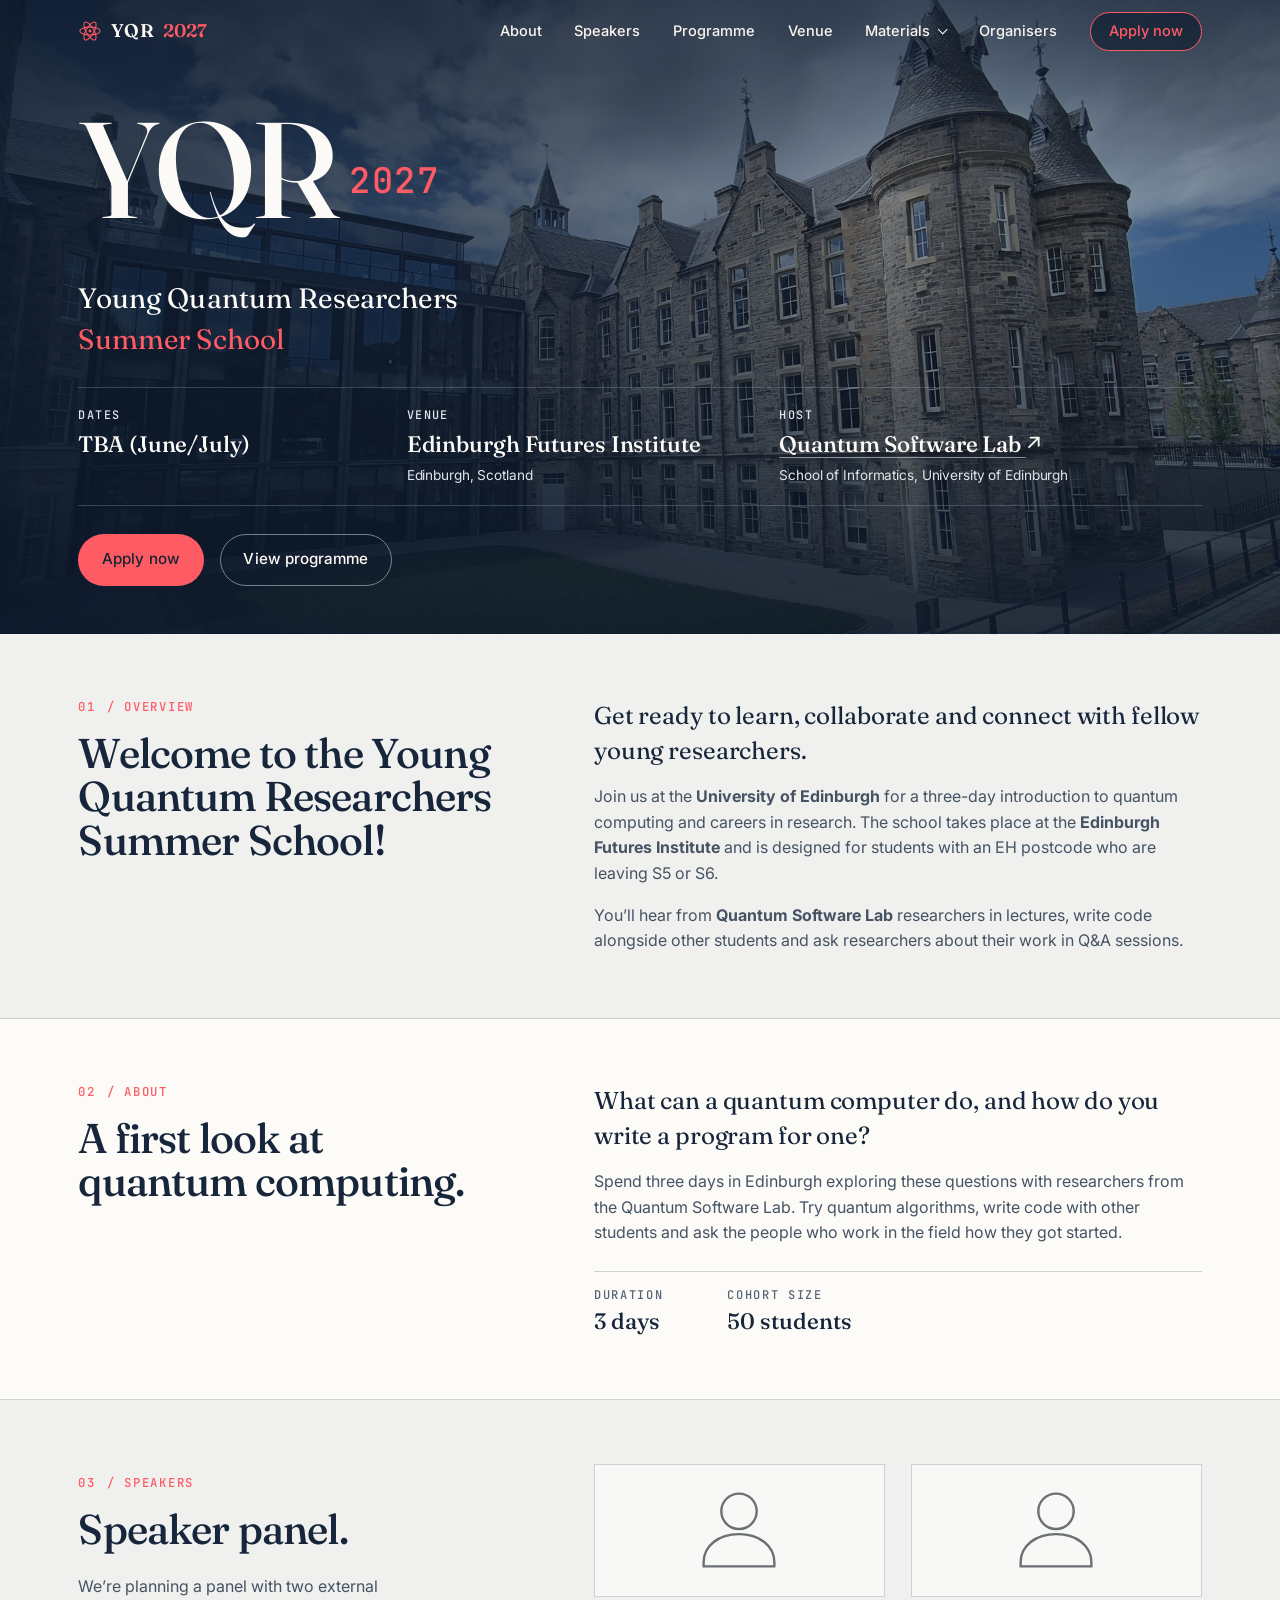
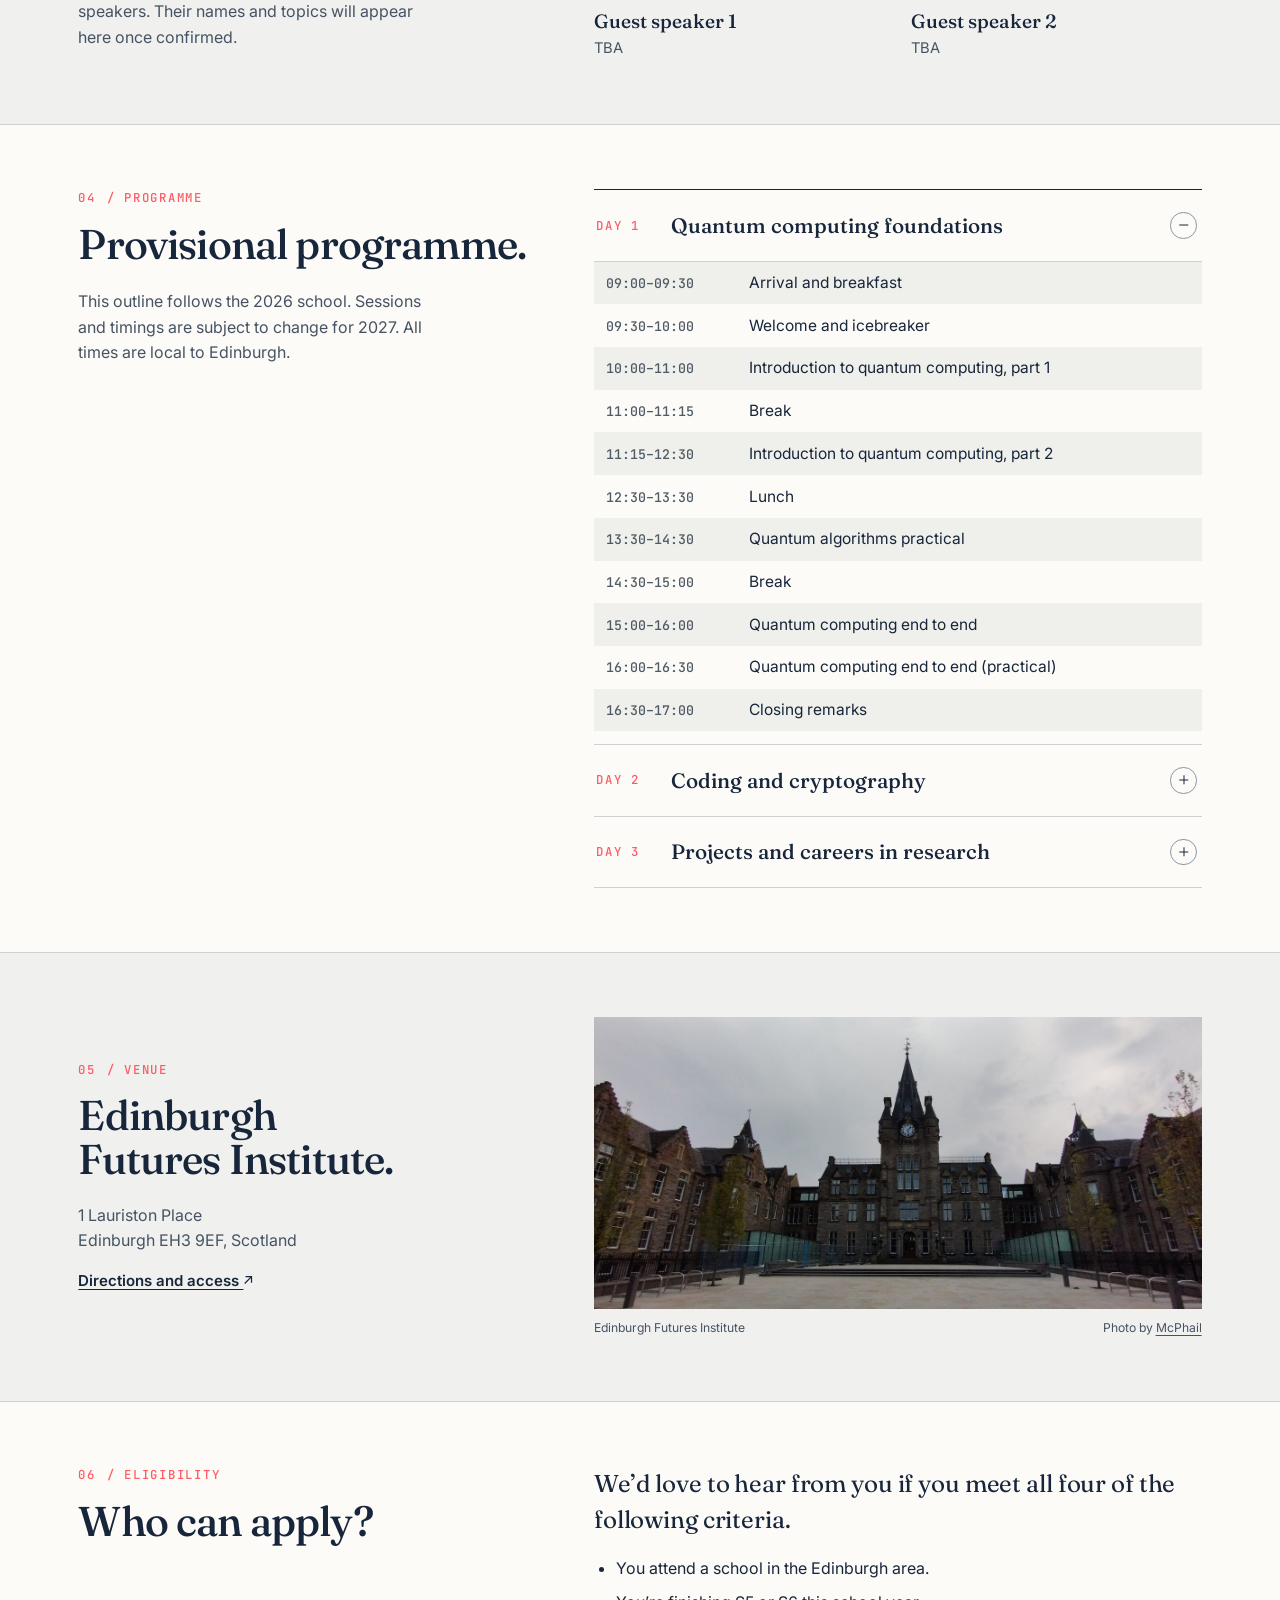
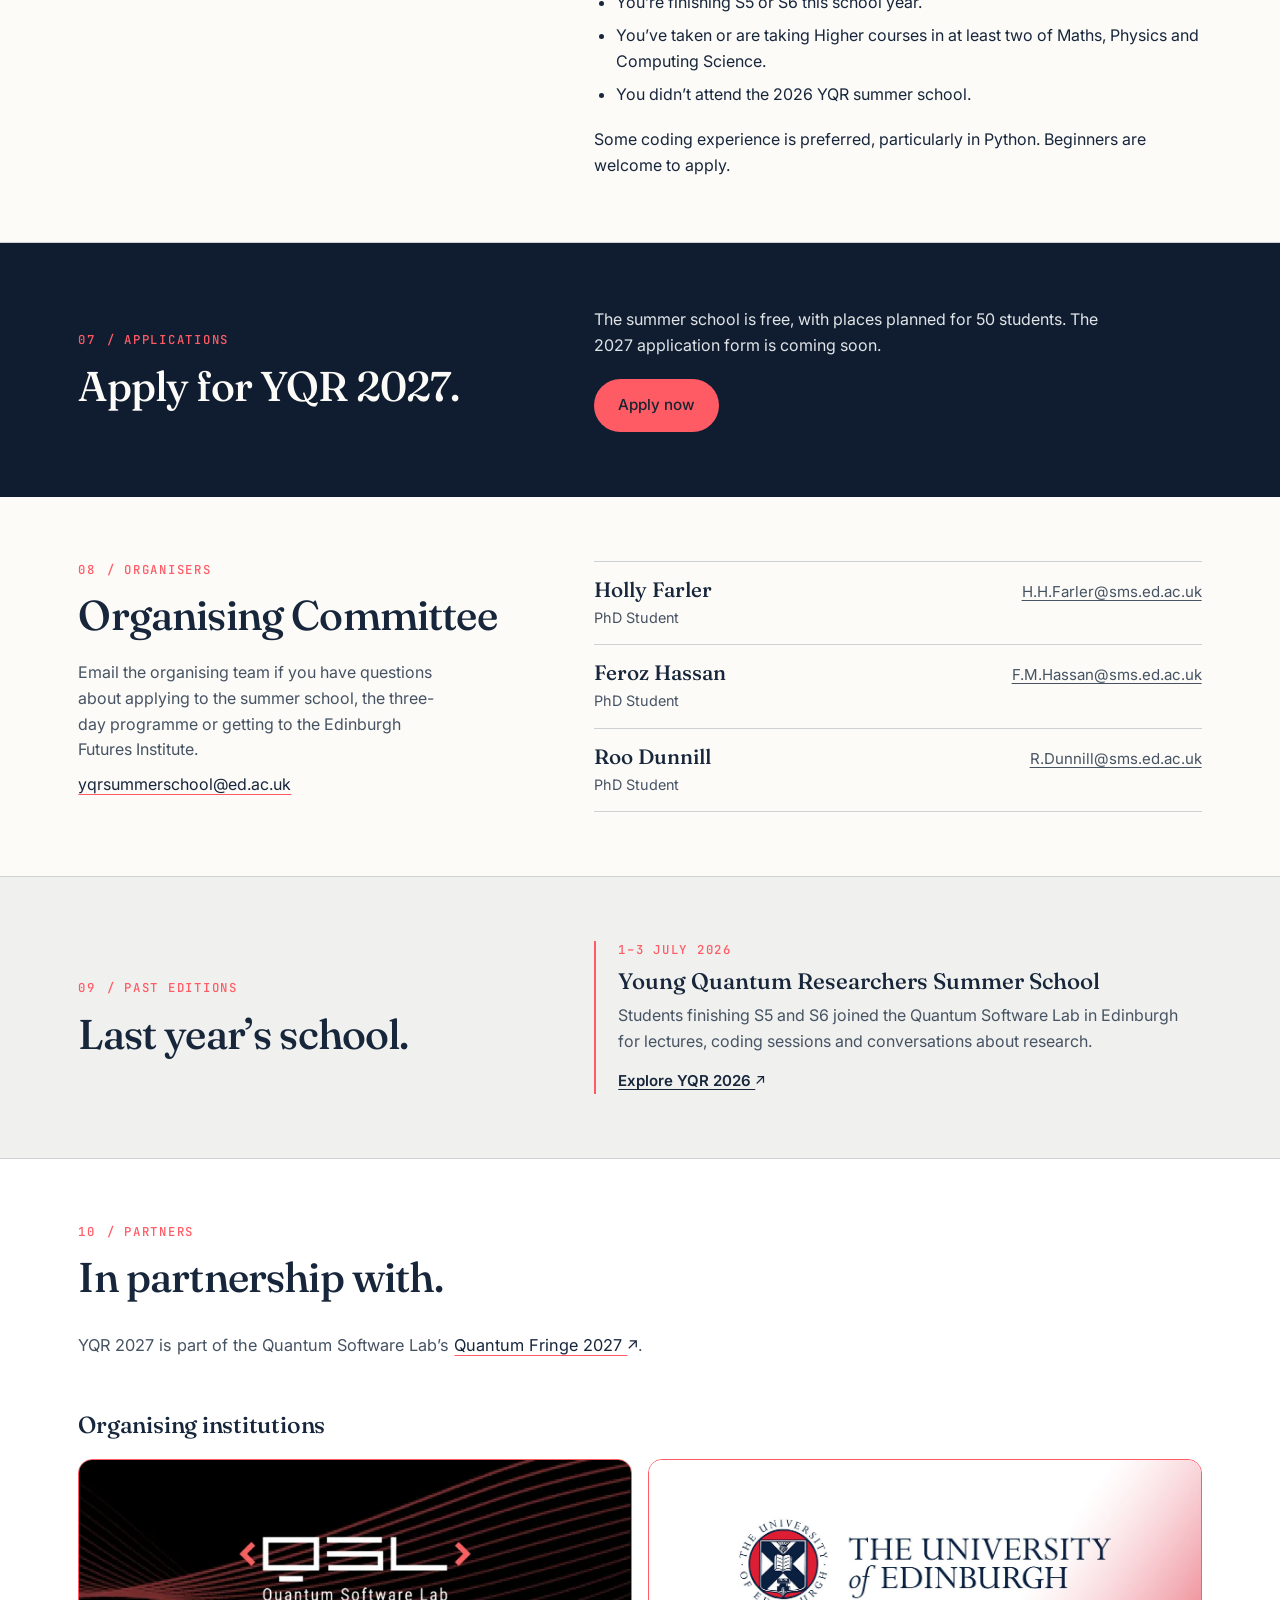
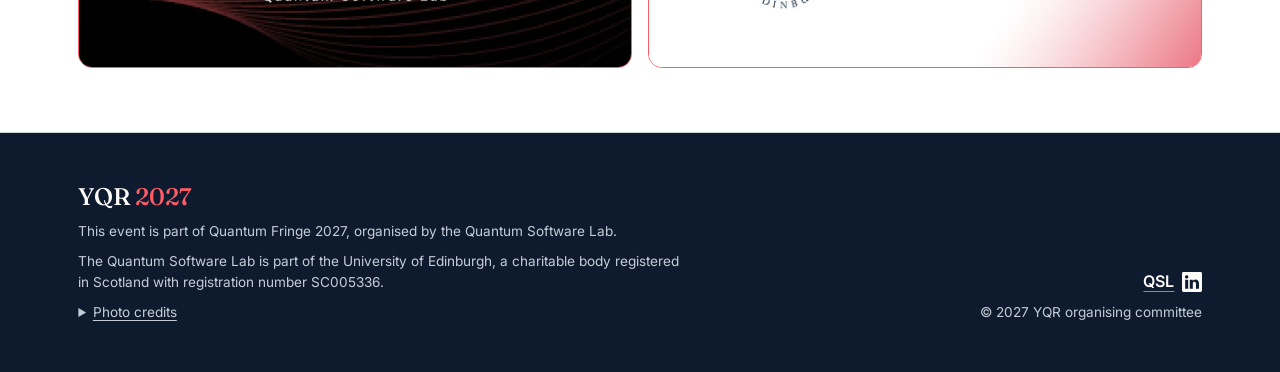
==== index.html @ b4673a66 "Publish YQR 2027 summer school website" ====
<!doctype html>
<html lang="en-GB">
<head>
  <meta charset="utf-8">
  <meta name="viewport" content="width=device-width, initial-scale=1">
  <meta name="theme-color" content="#101d31">
  <meta name="description" content="Explore quantum computing at the 2027 Young Quantum Researchers Summer School in Edinburgh. See the provisional three-day programme and find out who can apply.">
  <title>YQR 2027 · Young Quantum Researchers Summer School</title>
  <link rel="icon" href="assets/mark.svg" type="image/svg+xml">
  <link rel="preload" href="assets/fonts/fraunces-variable.woff2" as="font" type="font/woff2" crossorigin>
  <link rel="preload" href="assets/efi-courtyard.webp" as="image" type="image/webp" fetchpriority="high">
  <link rel="stylesheet" href="styles.css">
  <script src="navigation.js" defer></script>
</head>
<body id="top" class="home">
<a href="#main" class="skip">Skip to content</a>
<header class="site-header">
  <div class="wrap nav-inner">
    <a class="brand" href="#top" aria-label="YQR 2027 home"><img src="assets/mark.svg" alt="" width="29" height="29"><span>YQR</span><span class="brand-year">2027</span></a>
    <button class="menu-toggle" aria-expanded="false" aria-controls="menu" hidden>Menu<span class="bars" aria-hidden="true"></span></button>
    <nav class="site-nav" id="menu" aria-label="Main navigation">
      <a href="#about">About</a><a href="#speakers">Speakers</a><a href="#programme">Programme</a><a href="#venue">Venue</a>
      <details class="materials">
        <summary>Materials</summary>
        <div class="materials-panel">
          <ul>
            <li>Lectures</li>
            <li>Tutorials</li>
            <li>Workshop notes</li>
            <li>Worksheets</li>
          </ul>
          <p>Files will be added here when available.</p>
        </div>
      </details>
      <a href="#organisers">Organisers</a><a class="nav-apply" href="apply.html">Apply now</a>
    </nav>
  </div>
</header>
<main id="main">
  <section class="hero photo-backdrop" aria-labelledby="hero-title">
    <div class="wrap">
      <h1 id="hero-title"><span class="wordmark">YQR</span> <span class="hero-year">2027</span></h1>
      <p class="hero-subtitle">Young Quantum Researchers <span>Summer School</span></p>
      <dl class="hero-facts">
        <div><dt>Dates</dt><dd>TBA (June/July)</dd></div>
        <div><dt>Venue</dt><dd>Edinburgh Futures Institute<small>Edinburgh, Scotland</small></dd></div>
        <div><dt>Host</dt><dd><a href="https://www.quantumsoftwarelab.com/">Quantum Software Lab <svg class="out" aria-hidden="true" viewBox="0 0 12 12"><path d="M2 10 10 2M3 2h7v7"/></svg></a><small>School of Informatics, University of Edinburgh</small></dd></div>
      </dl>
      <div class="hero-actions"><a class="button button-coral" href="apply.html">Apply now</a><a class="button button-outline" href="#programme">View programme</a></div>
    </div>
  </section>
  <section class="section toned" id="overview" aria-labelledby="overview-title">
    <div class="wrap section-grid align-top">
      <div class="section-heading">
        <p class="eyebrow"><span>01</span> / Overview</p>
        <h2 id="overview-title">Welcome to the Young Quantum Researchers Summer School!</h2>
      </div>
      <div class="about-copy">
        <p class="lead">Get ready to learn, collaborate and connect with fellow young researchers.</p>
        <p>Join us at the <strong>University of Edinburgh</strong> for a three-day introduction to quantum computing and careers in research. The school takes place at the <strong>Edinburgh Futures Institute</strong> and is designed for students with an EH postcode who are leaving S5 or S6.</p>
        <p>You’ll hear from <strong>Quantum Software Lab</strong> researchers in lectures, write code alongside other students and ask researchers about their work in Q&amp;A sessions.</p>
      </div>
    </div>
  </section>
  <section class="section about" id="about" aria-labelledby="about-title">
    <div class="wrap section-grid">
      <div class="section-heading">
        <p class="eyebrow"><span>02</span> / About</p>
        <h2 id="about-title">A first look at quantum computing.</h2>
      </div>
      <div class="about-copy">
        <p class="lead">What can a quantum computer do, and how do you write a program for one?</p>
        <p>Spend three days in Edinburgh exploring these questions with researchers from the Quantum Software Lab. Try quantum algorithms, write code with other students and ask the people who work in the field how they got started.</p>
        <dl class="school-facts"><div><dt>Duration</dt><dd>3 days</dd></div><div><dt>Cohort size</dt><dd>50 students</dd></div></dl>
      </div>
    </div>
  </section>
  <section class="section toned" id="speakers" aria-labelledby="speakers-title">
    <div class="wrap section-grid">
      <div class="section-heading">
        <p class="eyebrow"><span>03</span> / Speakers</p>
        <h2 id="speakers-title">Speaker panel.</h2>
        <p>We’re planning a panel with two external speakers. Their names and topics will appear here once confirmed.</p>
      </div>
      <div class="guest-list">
        <article class="guest">
          <div class="guest-art"><img src="assets/speaker-outline.svg" alt="" width="100" height="100" loading="lazy"></div>
          <h3>Guest speaker 1</h3><p>TBA</p>
        </article>
        <article class="guest">
          <div class="guest-art"><img src="assets/speaker-outline.svg" alt="" width="100" height="100" loading="lazy"></div>
          <h3>Guest speaker 2</h3><p>TBA</p>
        </article>
      </div>
    </div>
  </section>
  <section class="section programme" id="programme" aria-labelledby="programme-title">
    <div class="wrap section-grid align-top">
      <div class="section-heading sticky-heading"><p class="eyebrow"><span>04</span> / Programme</p>
        <h2 id="programme-title">Provisional programme.</h2>
        <p>This outline follows the 2026 school. Sessions and timings are subject to change for 2027. All times are local to Edinburgh.</p>
      </div>
      <!-- Programme transcribed from the three supplied 2026 agendas. -->
      <div class="programme-days">
  <details class="programme-day" name="programme" open>
    <summary class="day-summary">
      <span class="day-number">Day 1</span>
      <span class="day-title">Quantum computing foundations</span>
      <span class="day-toggle" aria-hidden="true"></span>
    </summary>
    <dl class="session-list" aria-label="Day 1 sessions">
      <div class="session-row">
        <dt class="session-time"><time datetime="09:00">09:00</time>–<time datetime="09:30">09:30</time></dt>
        <dd class="session-title">Arrival and breakfast</dd>
      </div>
      <div class="session-row">
        <dt class="session-time"><time datetime="09:30">09:30</time>–<time datetime="10:00">10:00</time></dt>
        <dd class="session-title">Welcome and icebreaker</dd>
      </div>
      <div class="session-row">
        <dt class="session-time"><time datetime="10:00">10:00</time>–<time datetime="11:00">11:00</time></dt>
        <dd class="session-title">Introduction to quantum computing, part 1</dd>
      </div>
      <div class="session-row">
        <dt class="session-time"><time datetime="11:00">11:00</time>–<time datetime="11:15">11:15</time></dt>
        <dd class="session-title">Break</dd>
      </div>
      <div class="session-row">
        <dt class="session-time"><time datetime="11:15">11:15</time>–<time datetime="12:30">12:30</time></dt>
        <dd class="session-title">Introduction to quantum computing, part 2</dd>
      </div>
      <div class="session-row">
        <dt class="session-time"><time datetime="12:30">12:30</time>–<time datetime="13:30">13:30</time></dt>
        <dd class="session-title">Lunch</dd>
      </div>
      <div class="session-row">
        <dt class="session-time"><time datetime="13:30">13:30</time>–<time datetime="14:30">14:30</time></dt>
        <dd class="session-title">Quantum algorithms practical</dd>
      </div>
      <div class="session-row">
        <dt class="session-time"><time datetime="14:30">14:30</time>–<time datetime="15:00">15:00</time></dt>
        <dd class="session-title">Break</dd>
      </div>
      <div class="session-row">
        <dt class="session-time"><time datetime="15:00">15:00</time>–<time datetime="16:00">16:00</time></dt>
        <dd class="session-title">Quantum computing end to end</dd>
      </div>
      <div class="session-row">
        <dt class="session-time"><time datetime="16:00">16:00</time>–<time datetime="16:30">16:30</time></dt>
        <dd class="session-title">Quantum computing end to end (practical)</dd>
      </div>
      <div class="session-row">
        <dt class="session-time"><time datetime="16:30">16:30</time>–<time datetime="17:00">17:00</time></dt>
        <dd class="session-title">Closing remarks</dd>
      </div>
    </dl>
  </details>
  <details class="programme-day" name="programme">
    <summary class="day-summary">
      <span class="day-number">Day 2</span>
      <span class="day-title">Coding and cryptography</span>
      <span class="day-toggle" aria-hidden="true"></span>
    </summary>
    <dl class="session-list" aria-label="Day 2 sessions">
      <div class="session-row">
        <dt class="session-time"><time datetime="09:00">09:00</time>–<time datetime="09:30">09:30</time></dt>
        <dd class="session-title">Arrival and breakfast</dd>
      </div>
      <div class="session-row">
        <dt class="session-time"><time datetime="09:30">09:30</time>–<time datetime="10:00">10:00</time></dt>
        <dd class="session-title">Coding for quantum computers (welcome and setup)</dd>
      </div>
      <div class="session-row">
        <dt class="session-time"><time datetime="10:00">10:00</time>–<time datetime="11:00">11:00</time></dt>
        <dd class="session-title">Coding for quantum computers (activity)</dd>
      </div>
      <div class="session-row">
        <dt class="session-time"><time datetime="11:00">11:00</time>–<time datetime="11:15">11:15</time></dt>
        <dd class="session-title">Break</dd>
      </div>
      <div class="session-row">
        <dt class="session-time"><time datetime="11:15">11:15</time>–<time datetime="12:30">12:30</time></dt>
        <dd class="session-title">Coding for quantum computers (talk)</dd>
      </div>
      <div class="session-row">
        <dt class="session-time"><time datetime="12:30">12:30</time>–<time datetime="13:30">13:30</time></dt>
        <dd class="session-title">Lunch</dd>
      </div>
      <div class="session-row">
        <dt class="session-time"><time datetime="13:30">13:30</time>–<time datetime="14:30">14:30</time></dt>
        <dd class="session-title">Quantum cryptography practical</dd>
      </div>
      <div class="session-row">
        <dt class="session-time"><time datetime="14:30">14:30</time>–<time datetime="15:00">15:00</time></dt>
        <dd class="session-title">Break</dd>
      </div>
      <div class="session-row">
        <dt class="session-time"><time datetime="15:00">15:00</time>–<time datetime="16:00">16:00</time></dt>
        <dd class="session-title">Quantum cryptography practical (continued)</dd>
      </div>
      <div class="session-row">
        <dt class="session-time"><time datetime="16:00">16:00</time>–<time datetime="16:30">16:30</time></dt>
        <dd class="session-title">Quiz</dd>
      </div>
      <div class="session-row">
        <dt class="session-time"><time datetime="16:30">16:30</time>–<time datetime="17:00">17:00</time></dt>
        <dd class="session-title">Closing remarks</dd>
      </div>
    </dl>
  </details>
  <details class="programme-day" name="programme">
    <summary class="day-summary">
      <span class="day-number">Day 3</span>
      <span class="day-title">Projects and careers in research</span>
      <span class="day-toggle" aria-hidden="true"></span>
    </summary>
    <dl class="session-list" aria-label="Day 3 sessions">
      <div class="session-row">
        <dt class="session-time"><time datetime="09:00">09:00</time>–<time datetime="09:30">09:30</time></dt>
        <dd class="session-title">Arrival and breakfast</dd>
      </div>
      <div class="session-row">
        <dt class="session-time"><time datetime="09:30">09:30</time>–<time datetime="10:30">10:30</time></dt>
        <dd class="session-title">Quantum simulation</dd>
      </div>
      <div class="session-row">
        <dt class="session-time"><time datetime="10:30">10:30</time>–<time datetime="11:00">11:00</time></dt>
        <dd class="session-title">Project work</dd>
      </div>
      <div class="session-row">
        <dt class="session-time"><time datetime="11:00">11:00</time>–<time datetime="11:15">11:15</time></dt>
        <dd class="session-title">Break</dd>
      </div>
      <div class="session-row">
        <dt class="session-time"><time datetime="11:15">11:15</time>–<time datetime="12:30">12:30</time></dt>
        <dd class="session-title">Project work</dd>
      </div>
      <div class="session-row">
        <dt class="session-time"><time datetime="12:30">12:30</time>–<time datetime="13:30">13:30</time></dt>
        <dd class="session-title">Lunch</dd>
      </div>
      <div class="session-row">
        <dt class="session-time"><time datetime="13:30">13:30</time>–<time datetime="14:30">14:30</time></dt>
        <dd class="session-title">Project work</dd>
      </div>
      <div class="session-row">
        <dt class="session-time"><time datetime="14:30">14:30</time>–<time datetime="15:00">15:00</time></dt>
        <dd class="session-title">Break and poster session</dd>
      </div>
      <div class="session-row">
        <dt class="session-time"><time datetime="15:00">15:00</time>–<time datetime="16:00">16:00</time></dt>
        <dd class="session-title">Careers in research and quantum computing</dd>
      </div>
      <div class="session-row">
        <dt class="session-time"><time datetime="16:00">16:00</time>–<time datetime="16:45">16:45</time></dt>
        <dd class="session-title">Panel session</dd>
      </div>
      <div class="session-row">
        <dt class="session-time"><time datetime="16:45">16:45</time>–<time datetime="17:00">17:00</time></dt>
        <dd class="session-title">Closing remarks</dd>
      </div>
    </dl>
  </details>
</div>
    </div>
  </section>
  <section class="section venue toned" id="venue" aria-labelledby="venue-title">
    <div class="wrap section-grid">
      <div class="section-heading"><p class="eyebrow"><span>05</span> / Venue</p>
        <h2 id="venue-title">Edinburgh Futures Institute.</h2>
        <address>1 Lauriston Place<br>Edinburgh EH3 9EF, Scotland</address>
        <a class="text-link" href="https://efi.ed.ac.uk/contact/">Directions and access <svg class="out" aria-hidden="true" viewBox="0 0 12 12"><path d="M2 10 10 2M3 2h7v7"/></svg></a>
      </div>
      <figure class="venue-photo"><img src="assets/edinburgh-futures-institute.jpg" alt="The clock tower and stone façade of Edinburgh Futures Institute seen from the entrance square." width="1440" height="648" loading="lazy"><figcaption>Edinburgh Futures Institute <span>Photo by <a href="https://commons.wikimedia.org/wiki/File:Edinburgh_Futures_Institute,_north_elevation,_May_2024.jpg">McPhail</a></span></figcaption></figure>
    </div>
  </section>
  <section class="section" id="eligibility" aria-labelledby="eligibility-title">
    <div class="wrap section-grid align-top">
      <div class="section-heading">
        <p class="eyebrow"><span>06</span> / Eligibility</p>
        <h2 id="eligibility-title">Who can apply?</h2>
      </div>
      <div class="application-details">
        <p class="lead">We’d love to hear from you if you meet all four of the following criteria.</p>
        <ul class="eligibility-list">
          <li>You attend a school in the Edinburgh area.</li>
          <li>You’re finishing S5 or S6 this school year.</li>
          <li>You’ve taken or are taking Higher courses in at least two of Maths, Physics and Computing Science.</li>
          <li>You didn’t attend the 2026 YQR summer school.</li>
        </ul>
        <p>Some coding experience is preferred, particularly in Python. Beginners are welcome to apply.</p>
      </div>
    </div>
  </section>
  <section class="section registration" id="register" aria-labelledby="register-title">
    <div class="wrap section-grid">
      <div class="section-heading"><p class="eyebrow"><span>07</span> / Applications</p><h2 id="register-title">Apply for YQR 2027.</h2></div>
      <div class="registration-copy"><p>The summer school is free, with places planned for 50 students. The 2027 application form is coming soon.</p>
        <a class="button button-coral" href="apply.html">Apply now</a>
      </div>
    </div>
  </section>
  <section class="section" id="organisers" aria-labelledby="organisers-title">
    <div class="wrap section-grid align-top">
      <div class="section-heading">
        <p class="eyebrow"><span>08</span> / Organisers</p>
        <h2 id="organisers-title">Organising Committee</h2>
        <p>Email the organising team if you have questions about applying to the summer school, the three-day programme or getting to the Edinburgh Futures Institute.</p>
        <a class="school-email" href="mailto:yqrsummerschool@ed.ac.uk">yqrsummerschool@ed.ac.uk</a>
      </div>
      <ul class="organiser-list">
        <li>
          <div><h3>Holly Farler</h3><p>PhD Student</p></div>
          <a href="mailto:H.H.Farler@sms.ed.ac.uk">H.H.Farler@sms.ed.ac.uk</a>
        </li>
        <li>
          <div><h3>Feroz Hassan</h3><p>PhD Student</p></div>
          <a href="mailto:F.M.Hassan@sms.ed.ac.uk">F.M.Hassan@sms.ed.ac.uk</a>
        </li>
        <li>
          <div><h3>Roo Dunnill</h3><p>PhD Student</p></div>
          <a href="mailto:R.Dunnill@sms.ed.ac.uk">R.Dunnill@sms.ed.ac.uk</a>
        </li>
      </ul>
    </div>
  </section>
  <section class="section toned" id="past" aria-labelledby="past-title">
    <div class="wrap section-grid"><div class="section-heading"><p class="eyebrow"><span>09</span> / Past editions</p><h2 id="past-title">Last year’s school.</h2></div>
      <div class="past-edition"><p class="eyebrow">1–3 July 2026</p><h3>Young Quantum Researchers Summer School</h3><p>Students finishing S5 and S6 joined the Quantum Software Lab in Edinburgh for lectures, coding sessions and conversations about research.</p><a class="text-link" href="https://www.quantumsoftwarelab.com/event-details-registration/young-quantum-researchers-summer-school-2026">Explore YQR 2026 <svg class="out" aria-hidden="true" viewBox="0 0 12 12"><path d="M2 10 10 2M3 2h7v7"/></svg></a></div>
    </div>
  </section>
  <section class="section partners" id="partners" aria-labelledby="partners-title">
    <div class="wrap">
      <header class="section-heading">
        <p class="eyebrow"><span>10</span> / Partners</p>
        <h2 id="partners-title">In partnership with.</h2>
      </header>
      <p class="partner-note">YQR 2027 is part of the Quantum Software Lab’s <a href="https://www.quantumsoftwarelab.com/quantum-fringe-2027">Quantum Fringe 2027 <svg class="out" aria-hidden="true" viewBox="0 0 12 12"><path d="M2 10 10 2M3 2h7v7"/></svg></a>.</p>
      <h3 id="institutions-title">Organising institutions</h3>
      <ul class="institution-list" aria-labelledby="institutions-title" role="list">
        <li>
          <a class="institution-card" href="https://www.quantumsoftwarelab.com/quantum-fringe-scotland" target="_blank" rel="noopener">
            <img src="assets/qsl-waves.webp" width="800" height="418" alt="Quantum Software Lab" loading="lazy">
          </a>
        </li>
        <li>
          <a class="institution-card" href="https://www.ed.ac.uk/" target="_blank" rel="noopener">
            <img src="assets/edinburgh-crest.jpg" width="1200" height="700" alt="University of Edinburgh" loading="lazy">
          </a>
        </li>
      </ul>
    </div>
  </section>
</main>
<footer class="site-footer">
  <div class="wrap footer-inner">
    <div class="footer-school">
      <a class="footer-brand" href="#top" aria-label="YQR 2027 home">YQR <span>2027</span></a>
      <p>This event is part of Quantum Fringe 2027, organised by the Quantum Software Lab.</p>
      <p>The Quantum Software Lab is part of the University of Edinburgh, a charitable body registered in Scotland with registration number SC005336.</p>
      <details class="photo-credit">
        <summary>Photo credits</summary>
        <p><a href="https://commons.wikimedia.org/wiki/File:Edinburgh_Futures_Institute_courtyard.jpg">EFI courtyard photograph by Arcaist</a> · <a href="https://creativecommons.org/licenses/by/4.0/">CC BY 4.0</a> · Resized and tinted</p>
      </details>
    </div>
    <div class="footer-credits">
      <p><a class="footer-social" href="https://www.linkedin.com/company/quantum-software-lab/" aria-label="QSL on LinkedIn">QSL</a></p>
      <p>© 2027 YQR organising committee</p>
    </div>
  </div>
</footer>
</body>
</html>
---- styles.css ----
@font-face {
  font-family: 'Fraunces';
  src: url('assets/fonts/fraunces-variable.woff2') format('woff2');
  font-weight: 100 900;
  font-display: swap;
}
@font-face {
  font-family: 'Fraunces';
  src: url('assets/fonts/fraunces-italic-variable.woff2') format('woff2');
  font-style: italic;
  font-weight: 100 900;
  font-display: swap;
}
@font-face {
  font-family: 'Inter';
  src: url('assets/fonts/inter-variable.woff2') format('woff2');
  font-weight: 100 900;
  font-display: swap;
}
@font-face {
  font-family: 'JetBrains Mono';
  src: url('assets/fonts/jetbrains-mono-variable.woff2') format('woff2');
  font-weight: 100 800;
  font-display: swap;
}
:root {
  --night: #101d31;
  --deep: #0e1b2e;
  --ink: #17263b;
  --text: #465363;
  --coral: #ff5b65;
  --paper: #fcfbf8;
  --pale: #f0f1ef;
  --rule: #cdd1d1;
  --serif: 'Fraunces', Georgia, serif;
  --sans: 'Inter', system-ui, sans-serif;
  --mono: 'JetBrains Mono', ui-monospace, monospace;
  --gutter: clamp(1.25rem, 3vw, 2.5rem);
  scroll-padding-top: 5.5rem;
  color-scheme: light;
}
* { box-sizing: border-box; }
html { scroll-behavior: smooth; }
body { margin: 0; background: var(--paper); color: var(--ink); font: 400 1rem/1.6 var(--sans); -webkit-font-smoothing: antialiased; }
a { color: inherit; text-decoration-thickness: 1px; text-underline-offset: .22em; }
a:hover { text-decoration-thickness: 2px; }
a:focus-visible, button:focus-visible, summary:focus-visible { outline: 3px solid var(--coral); outline-offset: 4px; }
.site-header :focus-visible, .hero :focus-visible, .registration :focus-visible, .site-footer :focus-visible { outline-color: var(--coral); }
button { font: inherit; }
[hidden] { display: none !important; }
img { display: block; max-width: 100%; }
h1, h2, h3, p, figure, dl, dd, ul { margin: 0; }
h1, h2, h3 { font-family: var(--serif); font-weight: 500; }
.wrap { width: min(100%, 75rem); padding-inline: var(--gutter); margin-inline: auto; }
.skip { position: fixed; z-index: 50; top: .5rem; left: .5rem; transform: translateY(-160%); background: white; color: var(--ink); padding: .6rem 1rem; }
.skip:focus { transform: none; }
.site-header { position: sticky; top: 0; z-index: 10; background: var(--deep); color: #f9f6ef; border-bottom: 1px solid #ffffff24; }
.js .home .site-header { position: fixed; inset: 0 0 auto; background: transparent; border-color: transparent; transition: background-color .2s; }
.js .home .site-header.is-scrolled, .js .home .site-header:has(.is-open) { background: rgb(14 27 46 / 94%); border-color: #ffffff24; backdrop-filter: blur(12px); }
.nav-inner { display: flex; align-items: center; justify-content: space-between; }
.nav-inner { min-height: 3.9rem; gap: 1.5rem; }
.brand { display: inline-flex; align-items: center; gap: .55rem; color: #fffaf1; width: max-content; text-decoration: none; white-space: nowrap; }
.brand img { width: 1.5rem; height: 1.5rem; }
.brand > span { font: 600 1.15rem/1 var(--serif); letter-spacing: .01em; }
.brand-year { color: var(--coral); }
.site-nav { display: flex; align-items: center; gap: clamp(1.2rem, 2.55vw, 2.4rem); }
.site-nav a, .materials summary, .return-home, .menu-toggle { font-size: .91rem; font-weight: 500; text-decoration: none; }
.materials { position: relative; }
.materials summary { display: inline-flex; align-items: center; gap: .55rem; cursor: pointer; list-style: none; }
.materials summary::-webkit-details-marker { display: none; }
.materials summary::after { content: ''; width: .4rem; height: .4rem; border-right: 1px solid; border-bottom: 1px solid; transform: translateY(-.12rem) rotate(45deg); }
.materials[open] summary, .materials summary:hover { color: var(--coral); }
.materials[open] summary::after { transform: translateY(.12rem) rotate(225deg); }
.materials-panel { position: absolute; z-index: 1; inset: calc(100% + .8rem) 0 auto auto; width: 15rem; padding: 1rem 1.2rem; background: var(--deep); border: 1px solid #ffffff35; border-radius: .65rem; }
.materials-panel ul { display: grid; gap: .4rem; padding: 0; list-style: none; font-size: .94rem; }
.materials-panel p { margin-top: .8rem; padding-top: .65rem; border-top: 1px solid #ffffff35; font-size: .85rem; color: #c9d2dd; }
.site-nav a:hover, .return-home:hover { color: var(--coral); }
.site-nav .nav-apply { border: 1px solid var(--coral); color: var(--coral); background: rgb(14 27 46 / 64%); padding: .43rem 1.12rem; border-radius: 2rem; }
.site-nav .nav-apply:hover { background: var(--coral); color: var(--night); }
.photo-backdrop { position: relative; isolation: isolate; background: var(--night); color: var(--paper); }
.photo-backdrop::before, .photo-backdrop::after { content: ''; position: absolute; z-index: -1; inset: 0; pointer-events: none; }
.photo-backdrop::before { background: url('assets/efi-courtyard.webp') center 20% / cover no-repeat; filter: saturate(.78); }
.photo-backdrop::after {
  background: linear-gradient(180deg, rgb(12 24 43 / 66%) 0%, rgb(14 28 48 / 16%) 31%, rgb(12 24 41 / 85%) 100%),
              linear-gradient(90deg, rgb(13 27 47 / 83%) 0%, rgb(16 31 51 / 64%) 36%, rgb(19 33 49 / 20%) 74%, rgb(14 27 46 / 25%) 100%);
}
.hero { padding-block: 2rem 3rem; }
.js .hero { padding-top: 5.25rem; }
.eyebrow, .hero-facts dt, .school-facts dt, .day-number { font: 500 .77rem/1.45 var(--mono); letter-spacing: .14em; text-transform: uppercase; }
.eyebrow { color: var(--coral); }
.eyebrow span { margin-right: .14rem; }
.hero-eyebrow { color: var(--coral); font-size: .8rem; }
.hero-eyebrow span { margin-inline: .25em; }
.hero h1 { display: flex; align-items: baseline; gap: .12em; margin: 1.5rem 0 .35em; font: 500 clamp(3.5rem, 11vw, 8.5rem)/.9 var(--serif); letter-spacing: -.04em; }
.wordmark { color: #fcfaf7; }
.hero-year { font: 500 .26em/1 var(--mono); letter-spacing: .04em; color: var(--coral); align-self: flex-end; padding-bottom: .9em; }
.hero-subtitle { font: 400 clamp(1.25rem, 2.4vw, 1.75rem)/1.45 var(--serif); letter-spacing: .005em; margin-bottom: 1.75rem; text-wrap: balance; }
.hero-subtitle span { display: block; color: var(--coral); }
.hero-facts { position: relative; display: grid; grid-template-columns: .87fr 1fr 1.24fr; gap: 2rem; padding-block: 1.15rem 1.23rem; border-block: 1px solid #a0b1c14a; }
.hero-facts dt { font-size: .74rem; letter-spacing: .12em; color: #e1e5eb; margin-bottom: .35rem; }
.hero-facts dd { font: 500 clamp(1.05rem, 1.8vw, 1.4rem)/1.4 var(--serif); letter-spacing: -.005em; }
.hero-facts small { display: block; font: 400 .85rem/1.5 var(--sans); color: #e1e5eb; margin-top: .24rem; }
.hero-facts a { text-decoration-color: #8996a4; }
.hero-facts a:hover { color: var(--coral); }
.out { display: inline-block; width: .68em; height: .68em; vertical-align: .08em; fill: none; stroke: currentColor; stroke-width: 1.4; }
.hero-actions { display: flex; flex-wrap: wrap; gap: 1rem; padding-top: 1.75rem; }
.button { display: inline-flex; align-items: center; justify-content: center; min-height: 2.9rem; padding: .85em 1.5em; font-weight: 500; font-size: .95rem; letter-spacing: .005em; border-radius: 1.65rem; border: 1px solid transparent; text-decoration: none; transition: background .18s, color .18s, border-color .18s; }
.button-coral { background: var(--coral); color: #192331; }
.button-coral:hover { background: var(--paper); border-color: var(--coral); }
.button-outline { border-color: #738091; color: #fffaf5; }
.button-outline:hover { border-color: #bbc3ce; background: #ffffff10; }
.section { padding-block: clamp(2.25rem, 5vw, 4rem); border-bottom: 1px solid var(--rule); }
.section-grid { display: grid; grid-template-columns: minmax(0,1fr) minmax(0,1.3fr); column-gap: clamp(1.5rem, 4vw, 3rem); align-items: center; }
.align-top { align-items: start; }
.section-heading > .eyebrow { margin-bottom: 1rem; }
h2 { font-size: clamp(1.75rem, 3.6vw, 2.6rem); line-height: 1.05; letter-spacing: -.02em; text-wrap: balance; }
.section-heading > p:not(.eyebrow) { margin-top: 1.4rem; color: var(--text); max-width: 36ch; }
.about .section-grid { align-items: start; }
.lead { font: 400 clamp(1.25rem, 1.9vw, 1.55rem)/1.45 var(--serif); letter-spacing: -.005em; text-wrap: pretty; }
.about-copy > p + p { margin-top: 1rem; color: var(--text); max-width: 65ch; }
.school-facts { display: flex; gap: clamp(2rem, 5vw, 5rem); margin-top: 1.55rem; border-top: 1px solid var(--rule); padding-top: .95rem; }
.school-facts dt { font-size: .75rem; color: #576476; }
.school-facts dd { margin-top: .25rem; font: 500 1.4rem/1.2 var(--serif); }
.toned { background: var(--pale); }
.guest-list { display: grid; grid-template-columns: repeat(2, minmax(0,1fr)); gap: clamp(1rem, 2vw, 2rem); }
.guest-art { aspect-ratio: 2.2; display: grid; place-items: center; border: 1px solid var(--rule); background: #f8f8f7; }
.guest-art img { width: min(40%, 6.5rem); height: auto; }
.guest h3 { font-size: 1.2rem; line-height: 1.3; margin-top: .8rem; }
.guest p { color: var(--text); font-size: .92rem; margin-top: .15rem; }
.sticky-heading { position: sticky; top: 6.45rem; }
.programme-days { border-top: 1px solid var(--ink); }
.programme-day { border-bottom: 1px solid var(--rule); }
.day-summary { display: grid; grid-template-columns: 3.9rem 1fr 1.8rem; gap: .75rem; align-items: center; padding: 1.16rem .15rem; min-height: 4.4rem; cursor: pointer; list-style: none; }
.day-summary:hover .day-title { text-decoration: underline; text-decoration-color: var(--coral); text-underline-offset: .2em; }
.day-summary::-webkit-details-marker { display: none; }
.day-number { color: var(--coral); }
.day-title { font: 500 clamp(1.1rem, 2vw, 1.3rem)/1.3 var(--serif); }
.day-toggle { border: 1px solid #8996a1; border-radius: 50%; width: 1.65rem; height: 1.65rem; position: relative; }
.day-toggle::before, .day-toggle::after { content: ''; position: absolute; background: var(--ink); width: .59rem; height: 1px; top: 50%; left: 50%; transform: translate(-50%, -50%); }
.day-toggle::after { transform: translate(-50%, -50%) rotate(90deg); }
details[open] .day-toggle::after { display: none; }
.session-list { border-top: 1px solid var(--rule); padding-block-end: .8rem; }
.session-row { display: grid; grid-template-columns: minmax(6.6rem, .28fr) 1fr; gap: 1.2rem; align-items: baseline; padding: .65rem .75rem; }
.session-row:nth-child(odd) { background: #efefeb; }
.session-time { white-space: nowrap; font: 500 .83rem/1.5 var(--mono); color: #4e5a66; }
.session-title { font: 400 .97rem/1.4 var(--sans); }
address { font: inherit; font-style: normal; color: var(--text); margin-block: 1.3rem .9rem; }
.text-link { font-weight: 600; font-size: .94rem; }
.venue-photo img { width: 100%; height: auto; aspect-ratio: 2.08; object-fit: cover; }
.venue-photo figcaption { display: flex; flex-wrap: wrap; justify-content: space-between; gap: .3rem 1rem; color: var(--text); margin-top: .55rem; font-size: .76rem; }
.registration { background: var(--night); color: var(--paper); border-color: var(--night); }
.registration .eyebrow { color: var(--coral); }
.registration-copy p { max-width: 52ch; color: #e0e4e7; }
.registration-copy .button { margin-top: 1.3rem; }
.school-email { display: inline-block; max-width: 100%; margin-top: .55rem; overflow-wrap: anywhere; text-decoration-color: var(--coral); }
.organiser-list { padding: 0; list-style: none; border-top: 1px solid var(--rule); }
.organiser-list li { display: flex; align-items: baseline; justify-content: space-between; gap: .35rem 1rem; flex-wrap: wrap; padding: .95rem 0; border-bottom: 1px solid var(--rule); }
.organiser-list h3 { font-size: 1.3rem; line-height: 1.25; }
.organiser-list p { margin-top: .2rem; font-size: .9rem; color: var(--text); }
.organiser-list a { color: var(--text); font-size: .94rem; overflow-wrap: anywhere; }
.past-edition { padding-left: 1.4rem; border-left: 2px solid var(--coral); }
.past-edition h3 { font-size: 1.4rem; line-height: 1.25; margin-block: .5rem; }
.past-edition p:not(.eyebrow) { color: var(--text); margin-bottom: .85rem; }
.text-link:hover, .organiser-list a:hover { color: var(--ink); text-decoration-color: var(--coral); }
.partners { background: white; }
.partner-note { margin-block: clamp(1.25rem, 2.5vw, 2rem) clamp(2rem, 4vw, 3rem); max-width: 60ch; color: var(--text); font: 400 1.02rem/1.6 var(--sans); }
.partner-note a { color: var(--ink); text-decoration-color: var(--coral); }
.partners h3 { margin-bottom: 1rem; font-size: 1.45rem; letter-spacing: -.01em; }
.institution-list { display: grid; grid-template-columns: repeat(auto-fit, minmax(min(100%, 17rem), 1fr)); gap: 1rem; padding: 0; list-style: none; }
.institution-card {
  display: block;
  aspect-ratio: 2.65;
  overflow: hidden;
  border: 1px solid var(--coral);
  border-radius: 14px;
  transition: box-shadow .2s, transform .2s;
}
.institution-card img { display: block; width: 100%; height: 100%; object-fit: cover; }
.institution-card:is(:hover, :focus-visible) { box-shadow: 0 0 0 1px var(--coral); transform: translateY(-2px); }
.institution-card:focus-visible { outline: 2px solid var(--coral); outline-offset: 3px; }
@media (prefers-reduced-motion: reduce) {
  .institution-card:is(:hover, :focus-visible) { transform: none; }
}
.site-footer { padding-block: 3rem; background: var(--deep); color: #c5cdd9; }
.footer-inner { display: flex; justify-content: space-between; align-items: flex-end; gap: 2rem; }
.footer-brand { font: 500 1.5rem/1.3 var(--serif); color: var(--paper); text-decoration: none; }
.footer-brand span { color: var(--coral); }
.footer-inner p { font-size: .85rem; line-height: 1.6; }
.footer-school > p { margin-top: .5rem; max-width: 68ch; }
.photo-credit { margin-top: .5rem; }
.photo-credit summary { width: fit-content; cursor: pointer; font-size: .85rem; text-decoration: underline; text-underline-offset: .22em; }
.photo-credit summary:hover { color: var(--coral); }
.photo-credit p { margin-top: .35rem; font-size: .8rem; }
.footer-credits { flex: none; text-align: right; }
.footer-credits p + p { margin-top: .25rem; }
.footer-social { display: inline-flex; align-items: center; gap: .45rem; min-height: 2rem; color: var(--paper); font-size: 1rem; font-weight: 600; text-decoration-color: var(--coral); }
.footer-social::after {
  content: "";
  width: 20px;
  height: 20px;
  background-color: currentColor;
  -webkit-mask: url("assets/linkedin.svg") center / contain no-repeat;
  mask: url("assets/linkedin.svg") center / contain no-repeat;
}
.site-footer a:hover, .footer-social:focus-visible { color: var(--coral); }
.application-backdrop { min-height: calc(100svh - 3.9rem); display: grid; align-content: center; }
.apply-page .application-backdrop::after {
  background: linear-gradient(180deg, transparent 0%, rgb(12 24 43 / 15%) 18%, rgb(12 24 43 / 76%) 40%, rgb(12 24 43 / 86%) 100%),
              linear-gradient(90deg, rgb(13 27 47 / 89%) 0%, rgb(16 31 51 / 71%) 46%, rgb(14 27 46 / 24%) 100%);
}
.application-backdrop .section { padding-top: 0; border: 0; }
.application-backdrop .school-facts { border-color: #ffffff59; }
.application-backdrop .school-facts dt { color: #e1e5eb; }
.application { padding-block: clamp(2.65rem, 5vw, 4rem); }
.application h1 { font-size: clamp(2.7rem, 7vw, 5.5rem); line-height: 1.03; margin-block: 1rem; letter-spacing: -.035em; }
.application em { color: var(--coral); }
.application p:not(.eyebrow) { max-width: 52ch; color: #f0f1f3; }
.application-details { min-width: 0; }
.application-details > * + * { margin-top: 1.2rem; }
.application-details .school-facts { flex-wrap: wrap; row-gap: .8rem; }
.application-details a[href^="mailto:"] { overflow-wrap: anywhere; text-decoration-color: var(--coral); }
.eligibility-list { padding-left: 1.4rem; }
.eligibility-list li + li { margin-top: .5rem; }
@media (max-width: 900px) {
  .hero-facts { gap: 1.3rem; }
  .day-summary { grid-template-columns: 3.2rem 1fr 1.6rem; gap: .45rem; }
}
@media (max-width: 860px) {
  :root { scroll-padding-top: 4.8rem; }
  .nav-inner { min-height: 3.85rem; flex-wrap: wrap; gap: 0; }
  .site-nav { width: 100%; flex-wrap: wrap; padding-block: .6rem 1rem; gap: .6rem 1.3rem; }
  .js .site-nav { display: none; }
  .js .site-nav.is-open { display: grid; grid-template-columns: 1fr 1fr; gap: 0; align-items: center; max-height: calc(100dvh - 3.85rem); overflow-y: auto; border-top: 1px solid #ffffff30; padding: .4rem 0 .85rem; }
  .site-nav a, .materials summary { padding: .6rem .3rem; }
  .materials[open] { grid-column: 1 / -1; width: 100%; }
  .materials-panel { position: static; width: 100%; margin-bottom: .5rem; }
  .site-nav .nav-apply { width: fit-content; }
  .menu-toggle { border: 0; background: none; color: var(--paper); height: 3.85rem; padding: 0 .15rem 0 1rem; display: flex; align-items: center; gap: .65rem; cursor: pointer; }
  .bars { width: 1.2rem; height: .56rem; border-block: 1px solid currentColor; }
}
@media (max-width: 780px) {
  .footer-inner { flex-direction: column; align-items: flex-start; gap: 1.4rem; }
  .footer-credits { flex: auto; text-align: left; }
  .hero-facts { grid-template-columns: 1fr 1.18fr 1.25fr; gap: 1.1rem; }
  .section-grid { grid-template-columns: 1fr; gap: 1.9rem; }
  .section-heading { max-width: 36rem; }
  .section-heading > p:not(.eyebrow) { max-width: 58ch; margin-top: .9rem; }
  .section-heading > .eyebrow { margin-bottom: .6rem; }
  .sticky-heading { position: static; }
  .session-row { grid-template-columns: 7rem 1fr; }
  .day-summary { grid-template-columns: 4rem 1fr 1.6rem; }
  .guest-art { aspect-ratio: 2.5; }
}
@media (max-width: 600px) {
  .apply-page .application-backdrop::after { background: linear-gradient(180deg, rgb(12 24 43 / 74%), rgb(12 24 43 / 82%) 58%, rgb(12 24 43 / 88%)); }
  .hero-facts { grid-template-columns: 1fr; gap: 1.1rem; }
  .hero-facts dd { font-size: 1.12rem; }
  .photo-backdrop::before { background-position: 73% center; }
  .photo-backdrop::after { background: linear-gradient(180deg, rgb(13 26 45 / 70%) 0%, rgb(17 31 50 / 62%) 30%, rgb(11 24 41 / 89%) 100%); }
}
@media (max-width: 560px) {
  .hero { padding-bottom: 2.25rem; }
  .hero-eyebrow { font-size: .75rem; }
  .hero-subtitle { margin-bottom: 1.4rem; }
  .hero-actions { gap: .7rem; padding-top: 1.35rem; }
  .section { padding-block: 2.95rem; }
  .section-grid { gap: 1.45rem; }
  .hero-actions .button { min-height: 2.7rem; padding-inline: 1.2rem; }
  .guest-art { aspect-ratio: 1.6; }
  .guest h3 { font-size: 1.08rem; }
  .guest p { font-size: .85rem; }
  .day-summary { grid-template-columns: 3.1rem 1fr 1.55rem; padding-block: 1rem; }
  .session-row { gap: .65rem; padding: .6rem .35rem; grid-template-columns: 6.2rem 1fr; }
  .session-title { font-size: .91rem; }
  .session-time { font-size: .78rem; }
  .organiser-list li { display: grid; }
}
@media (prefers-reduced-motion: reduce) {
  html { scroll-behavior: auto; }
  *, *::before, *::after { transition: none !important; }
}
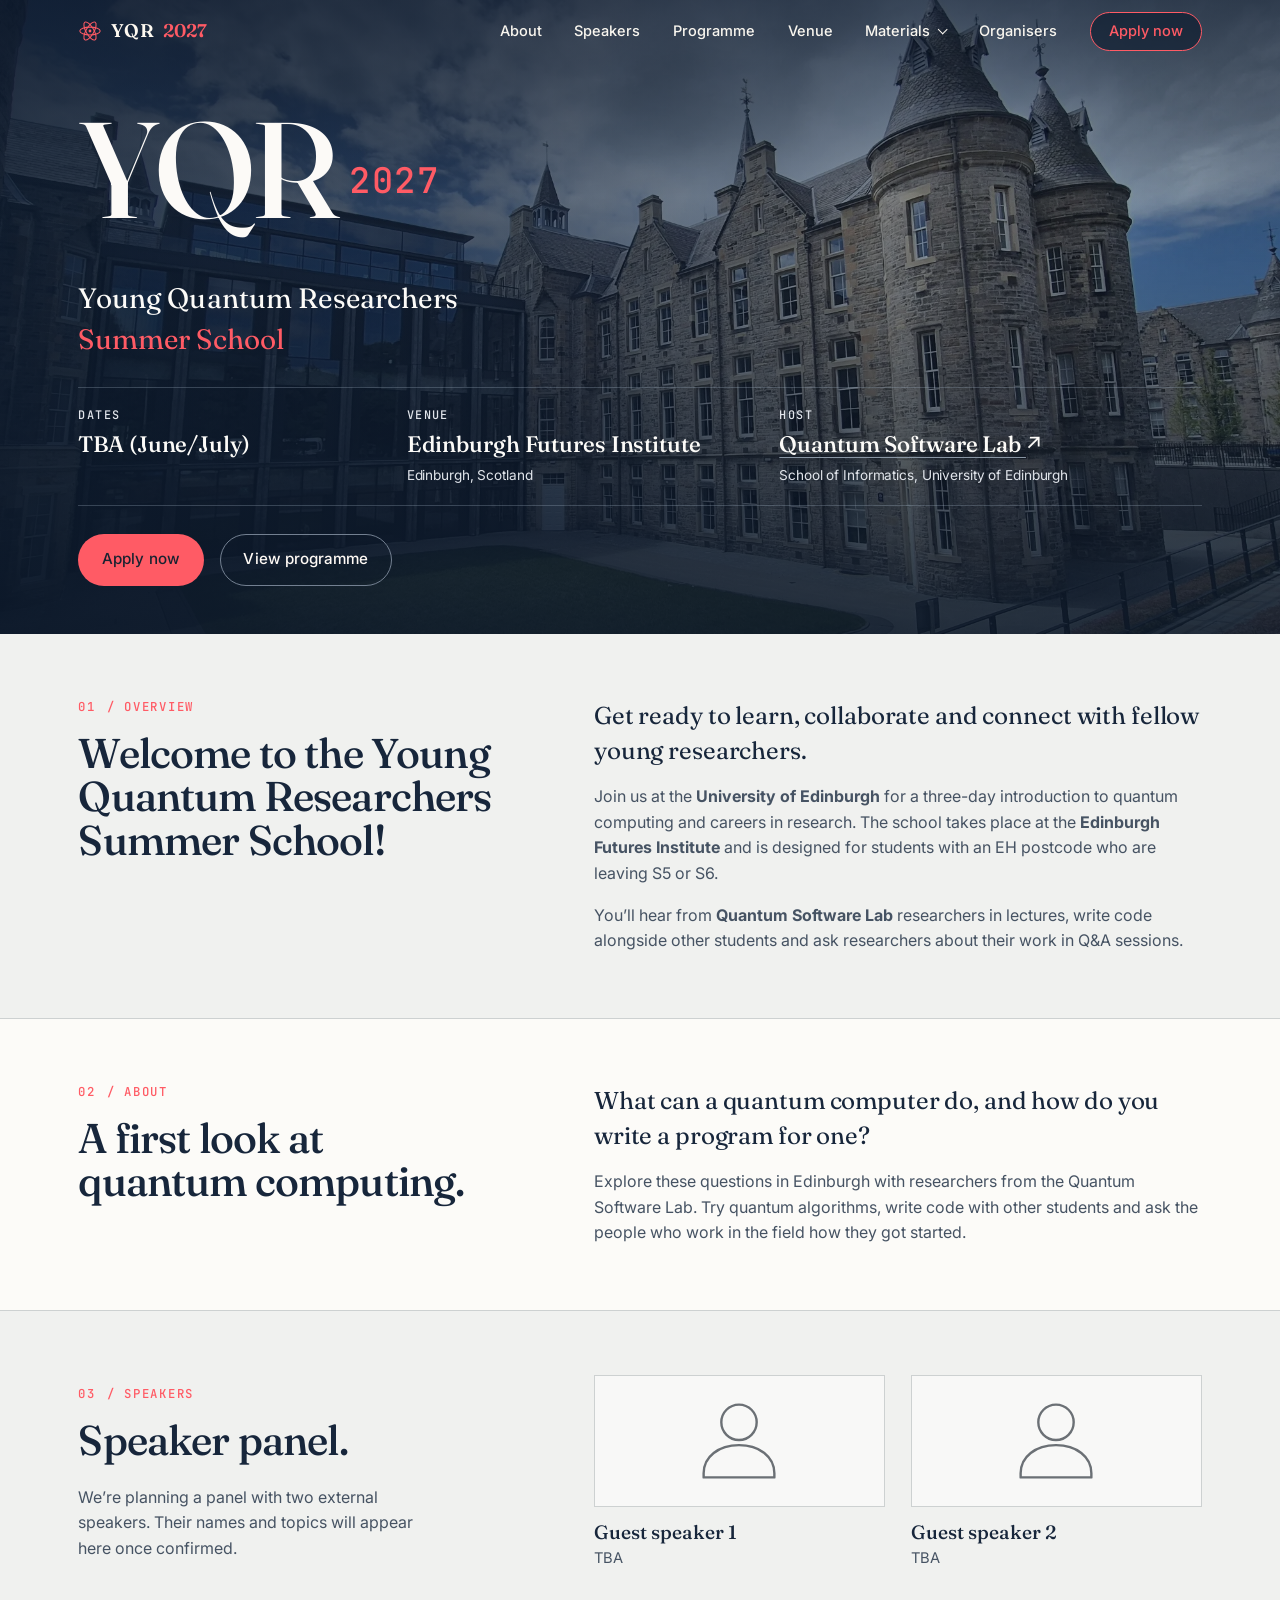
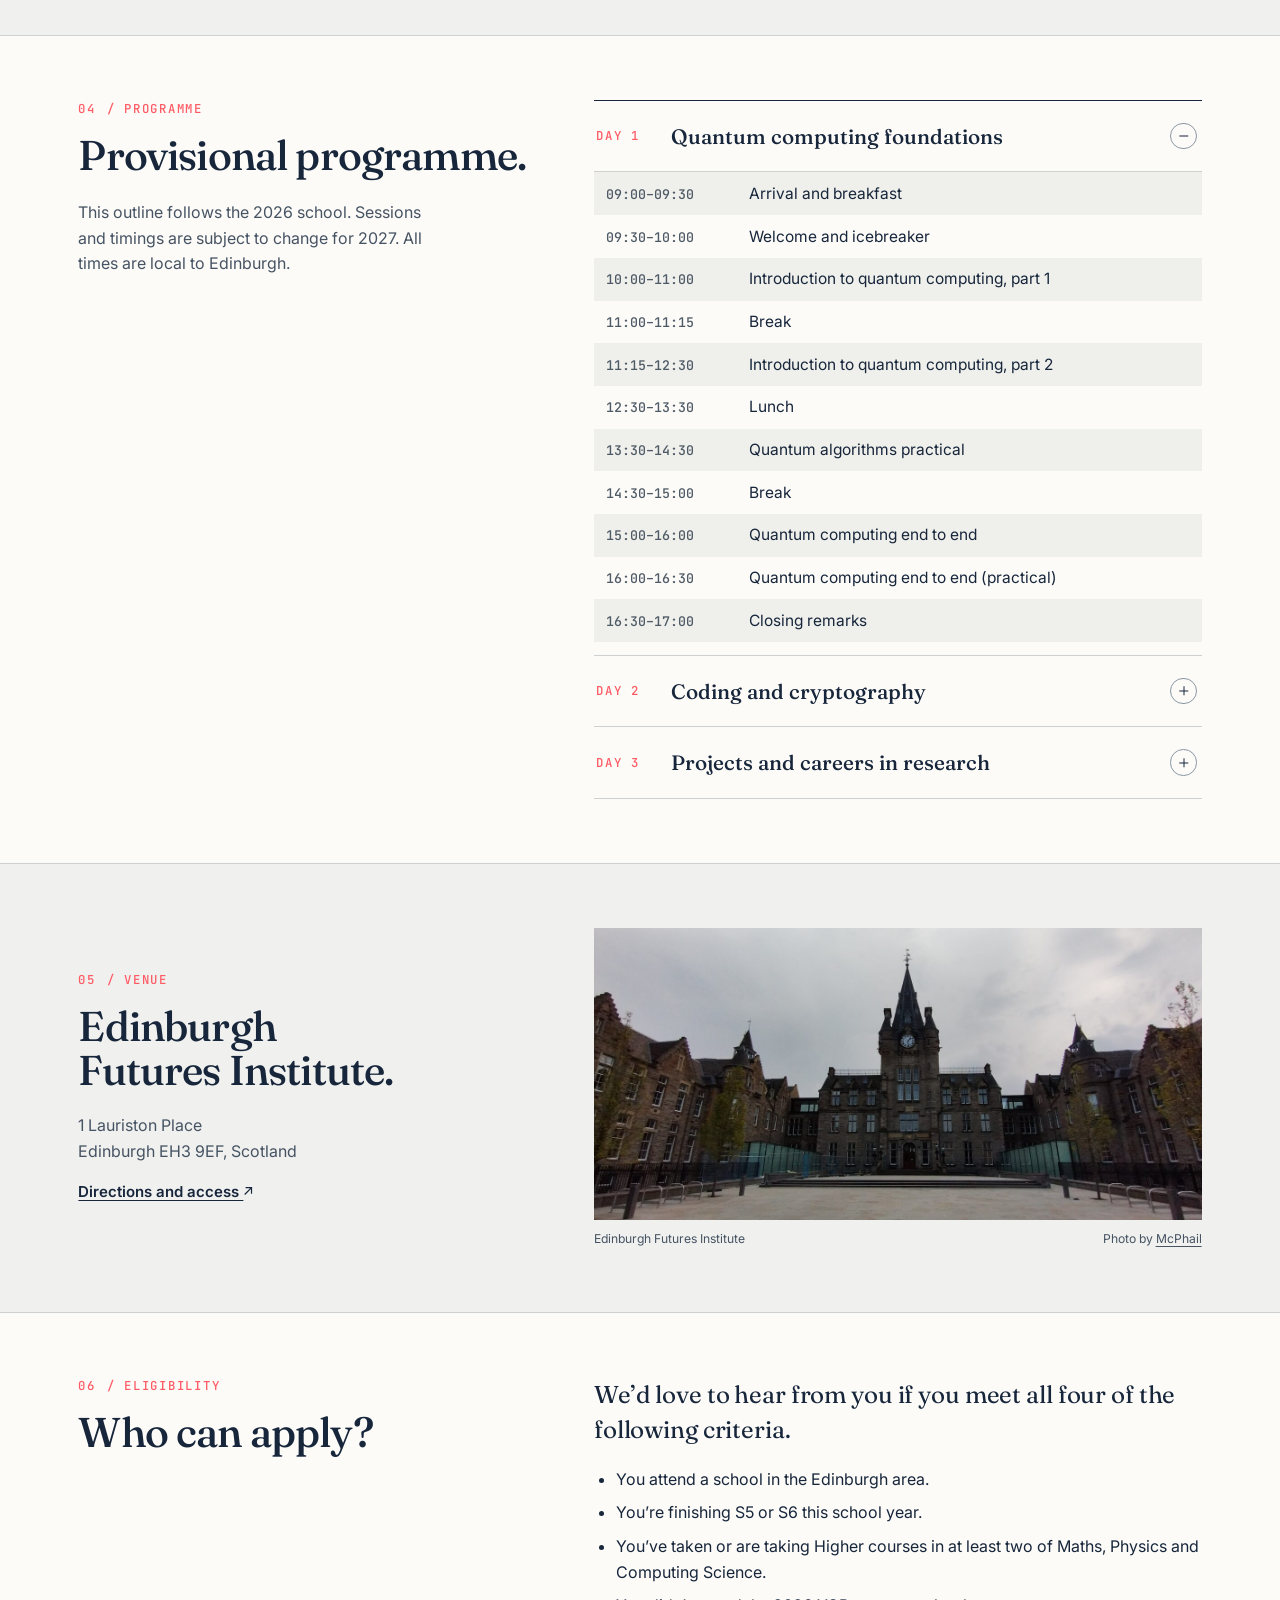
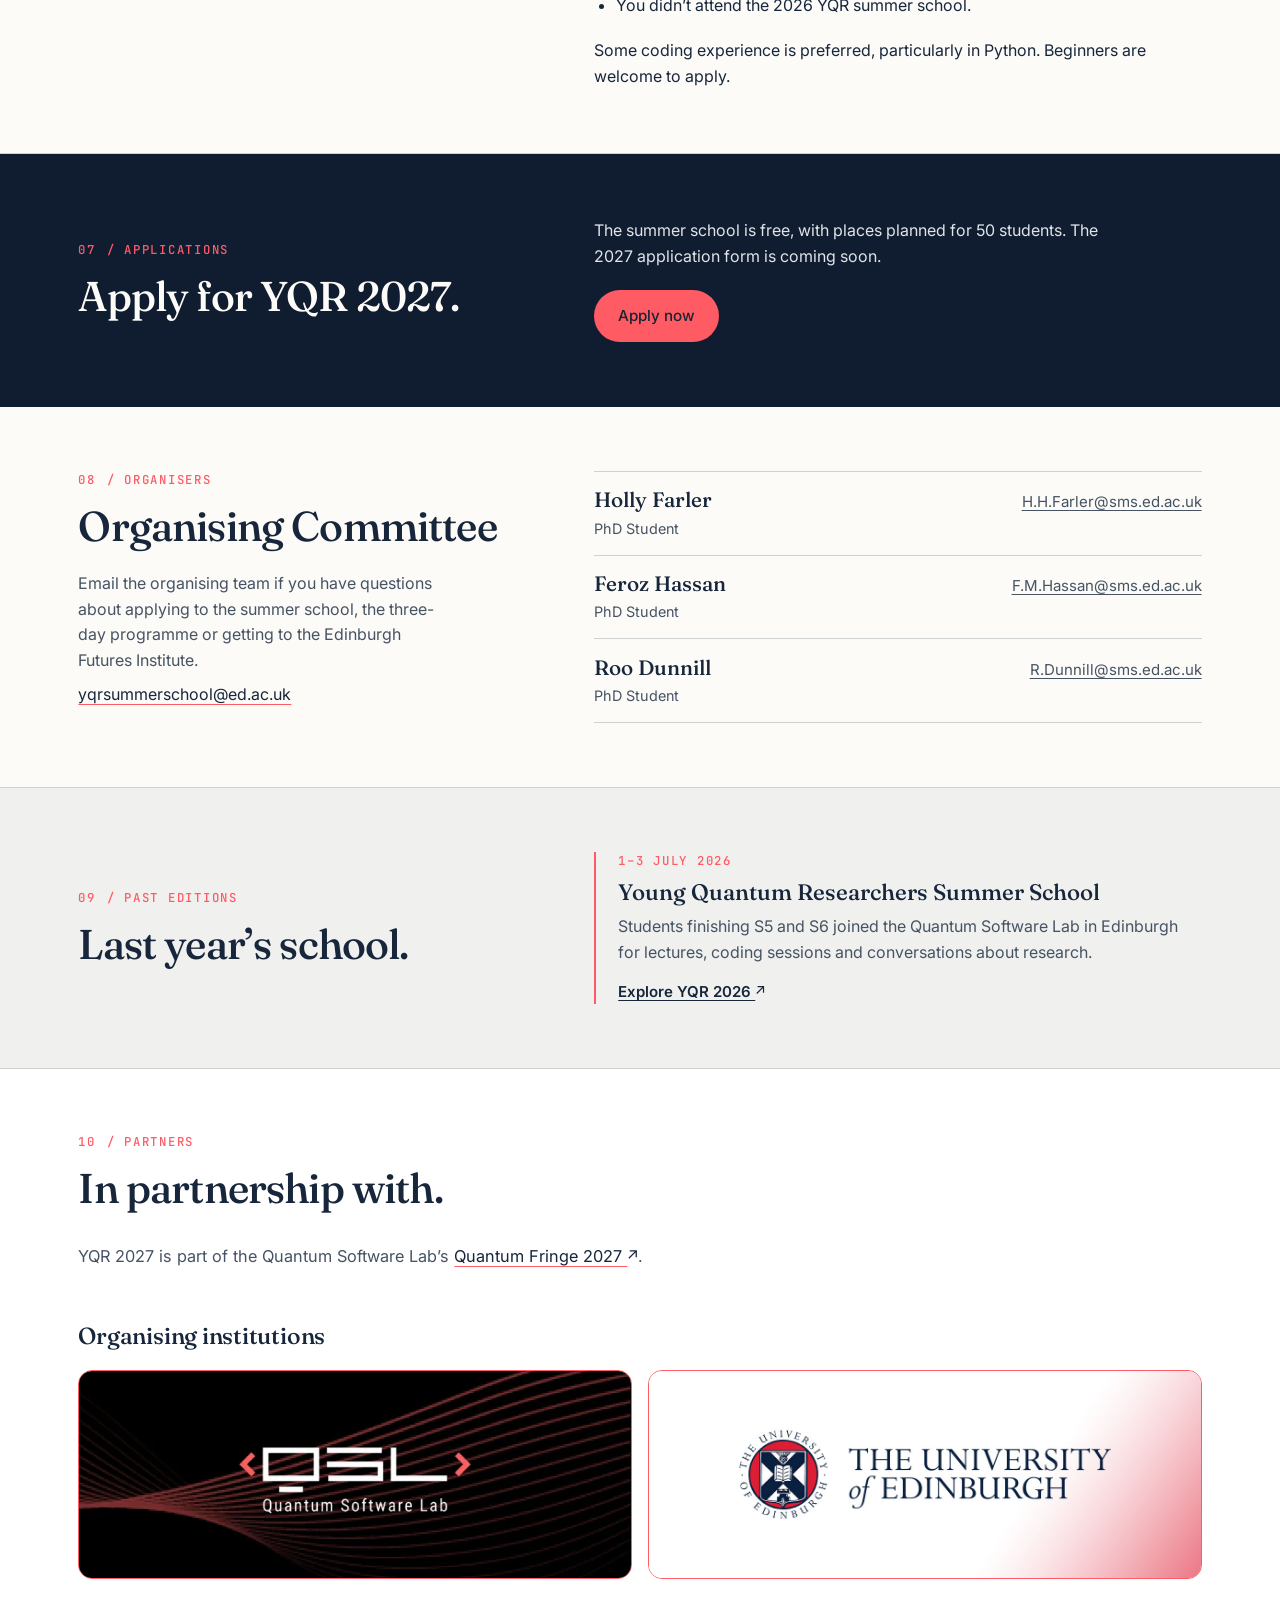
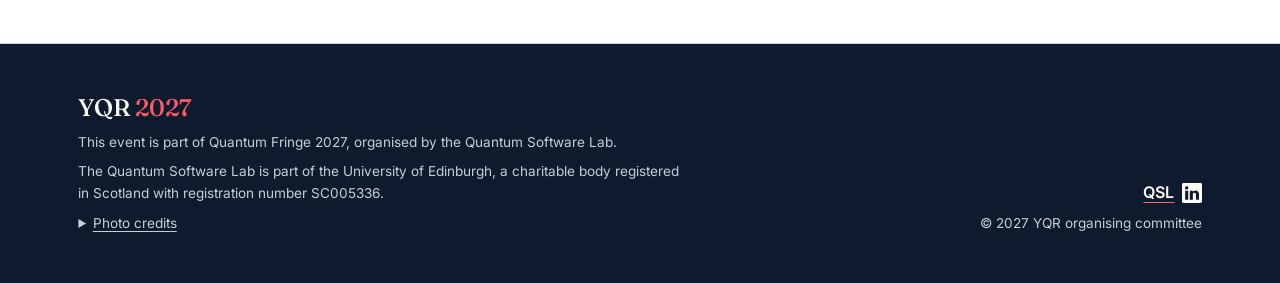
==== commit f76625de: "Remove duration and cohort size from the About section" ====
--- a/index.html
+++ b/index.html
@@ -70,8 +70,7 @@
       </div>
       <div class="about-copy">
         <p class="lead">What can a quantum computer do, and how do you write a program for one?</p>
-        <p>Spend three days in Edinburgh exploring these questions with researchers from the Quantum Software Lab. Try quantum algorithms, write code with other students and ask the people who work in the field how they got started.</p>
-        <dl class="school-facts"><div><dt>Duration</dt><dd>3 days</dd></div><div><dt>Cohort size</dt><dd>50 students</dd></div></dl>
+        <p>Explore these questions in Edinburgh with researchers from the Quantum Software Lab. Try quantum algorithms, write code with other students and ask the people who work in the field how they got started.</p>
       </div>
     </div>
   </section>
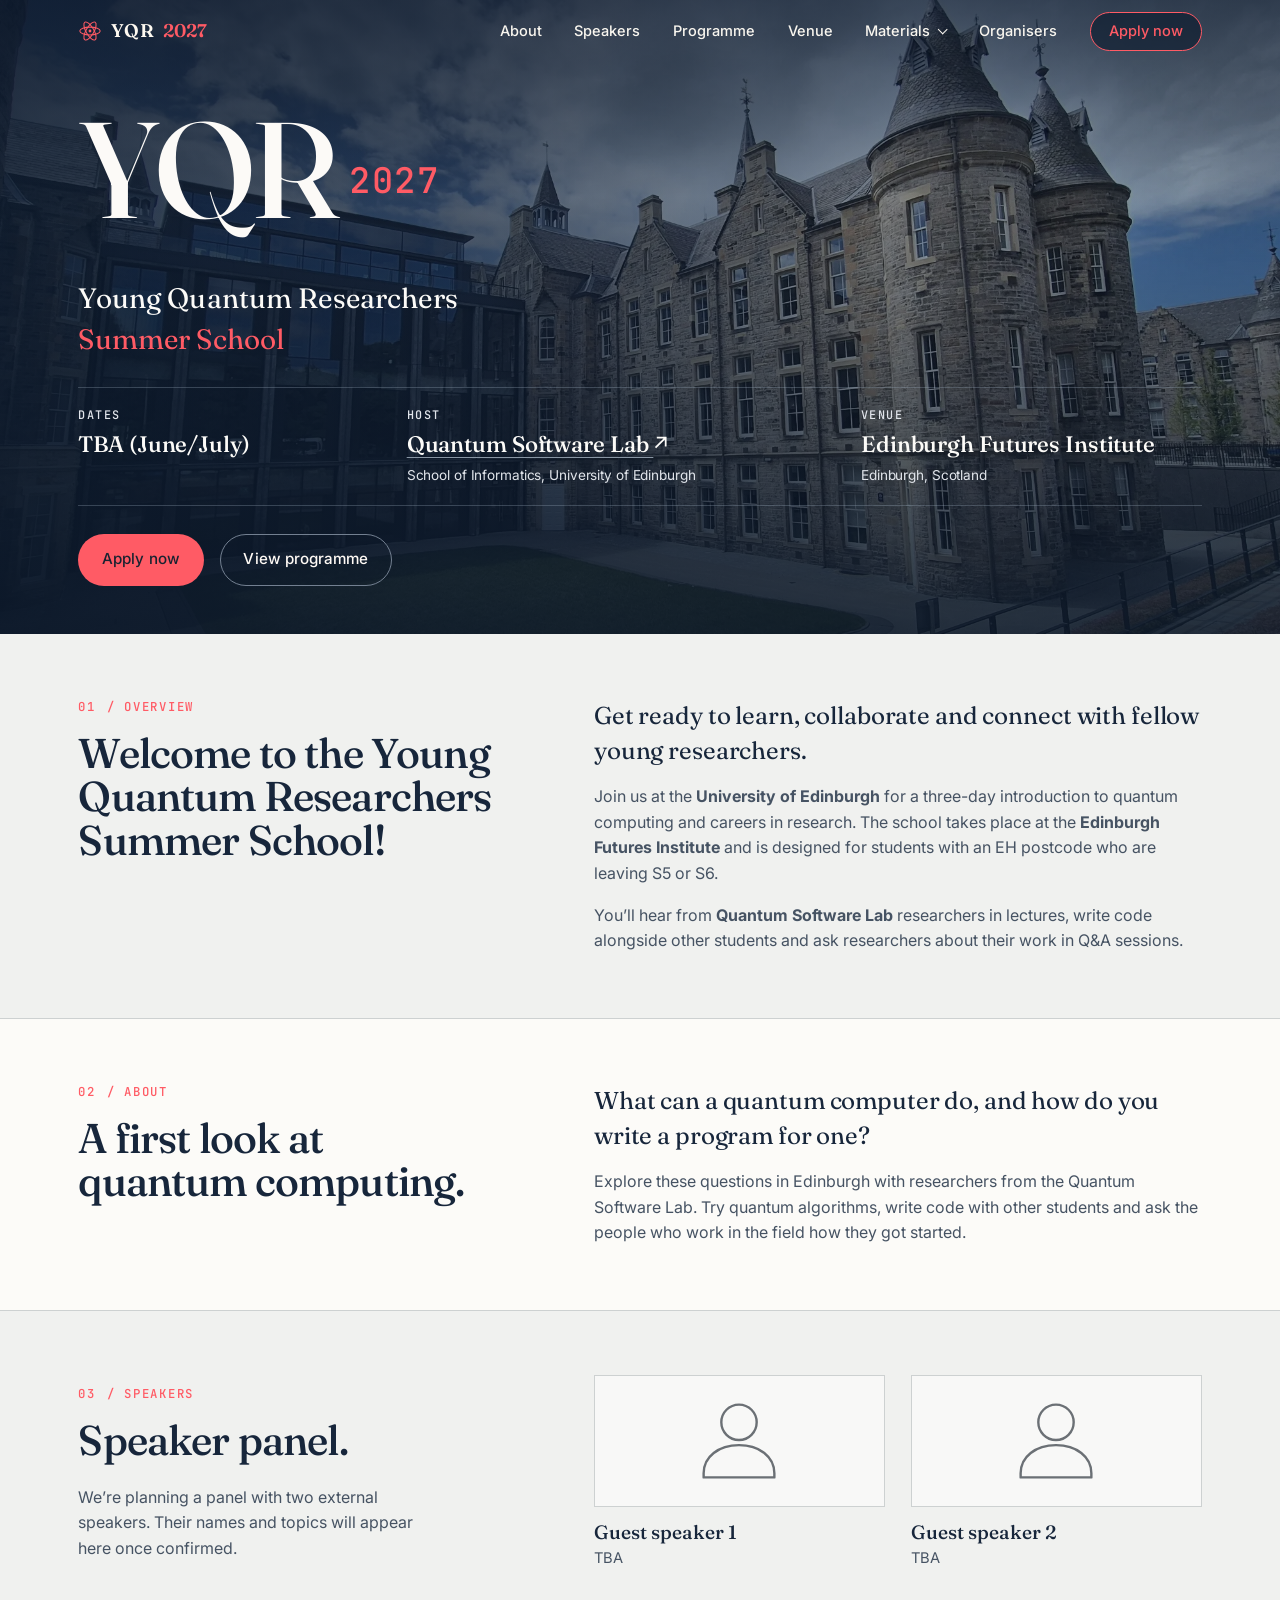
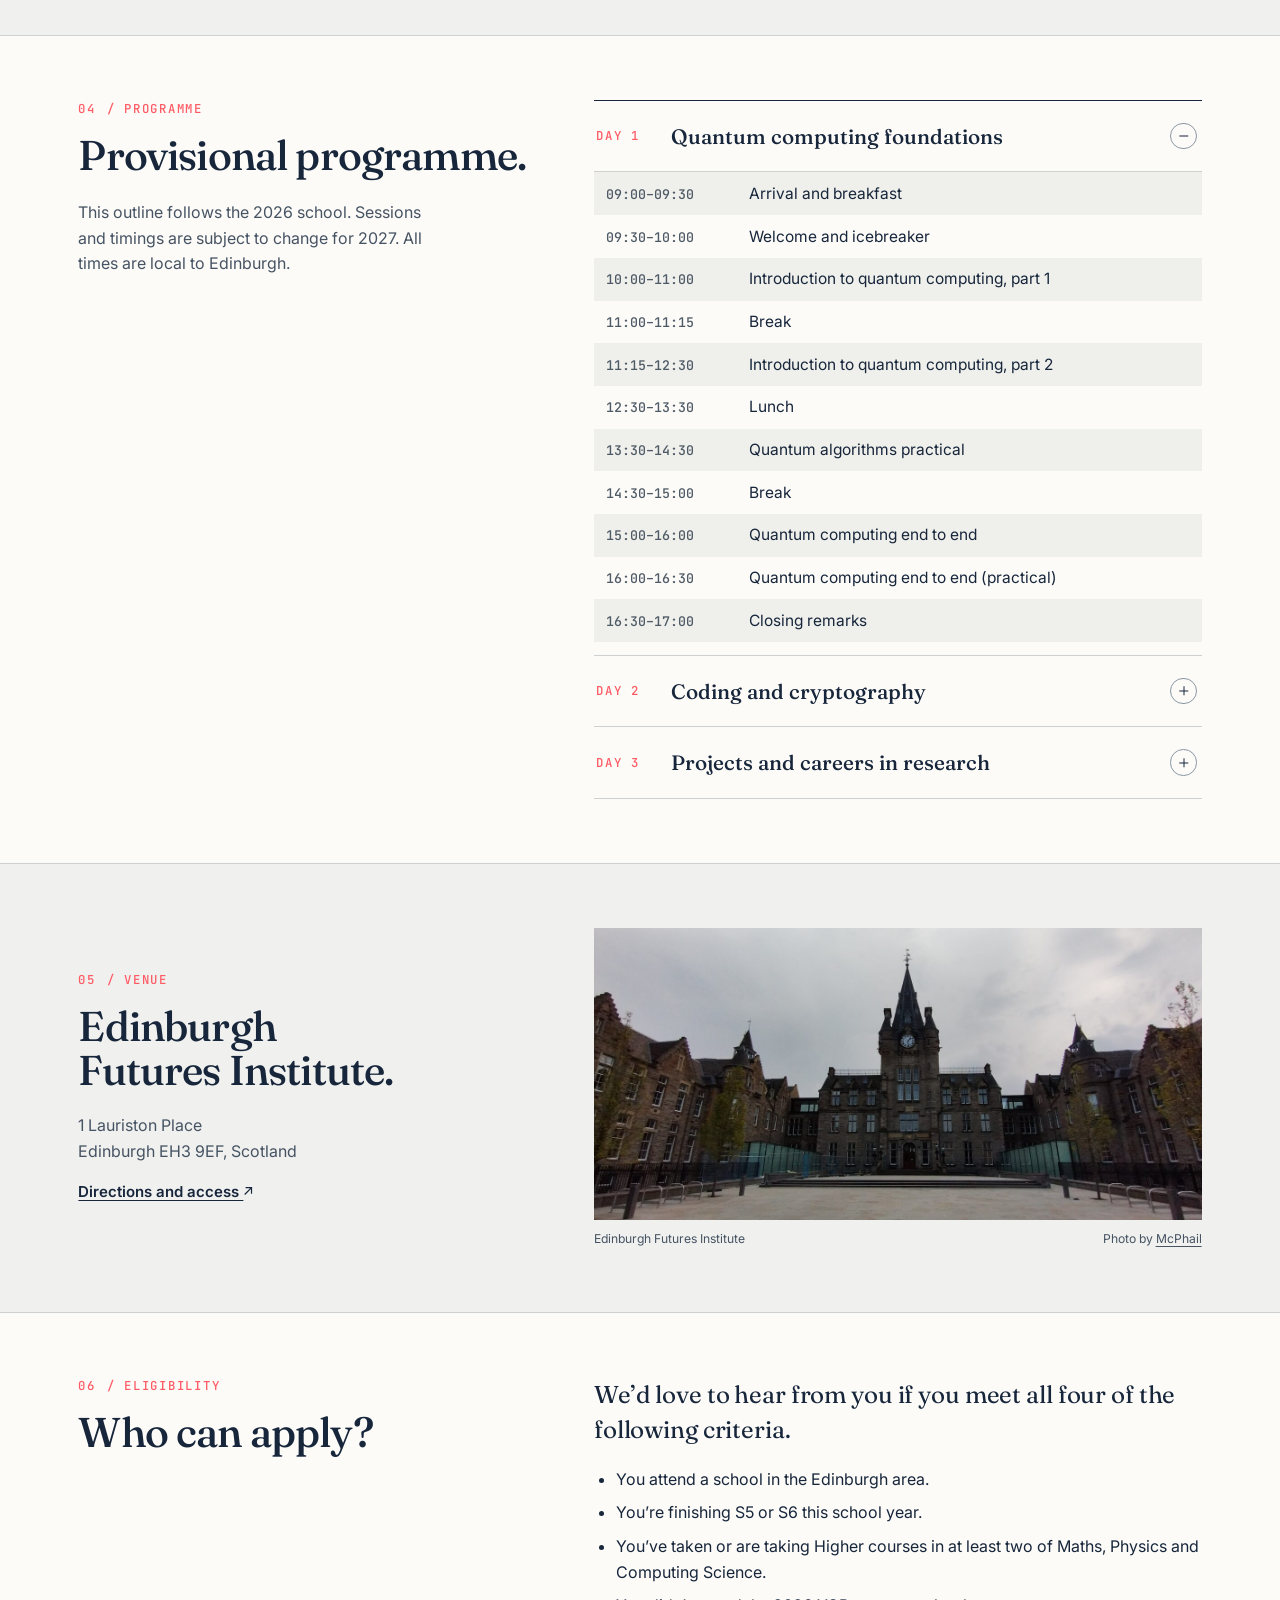
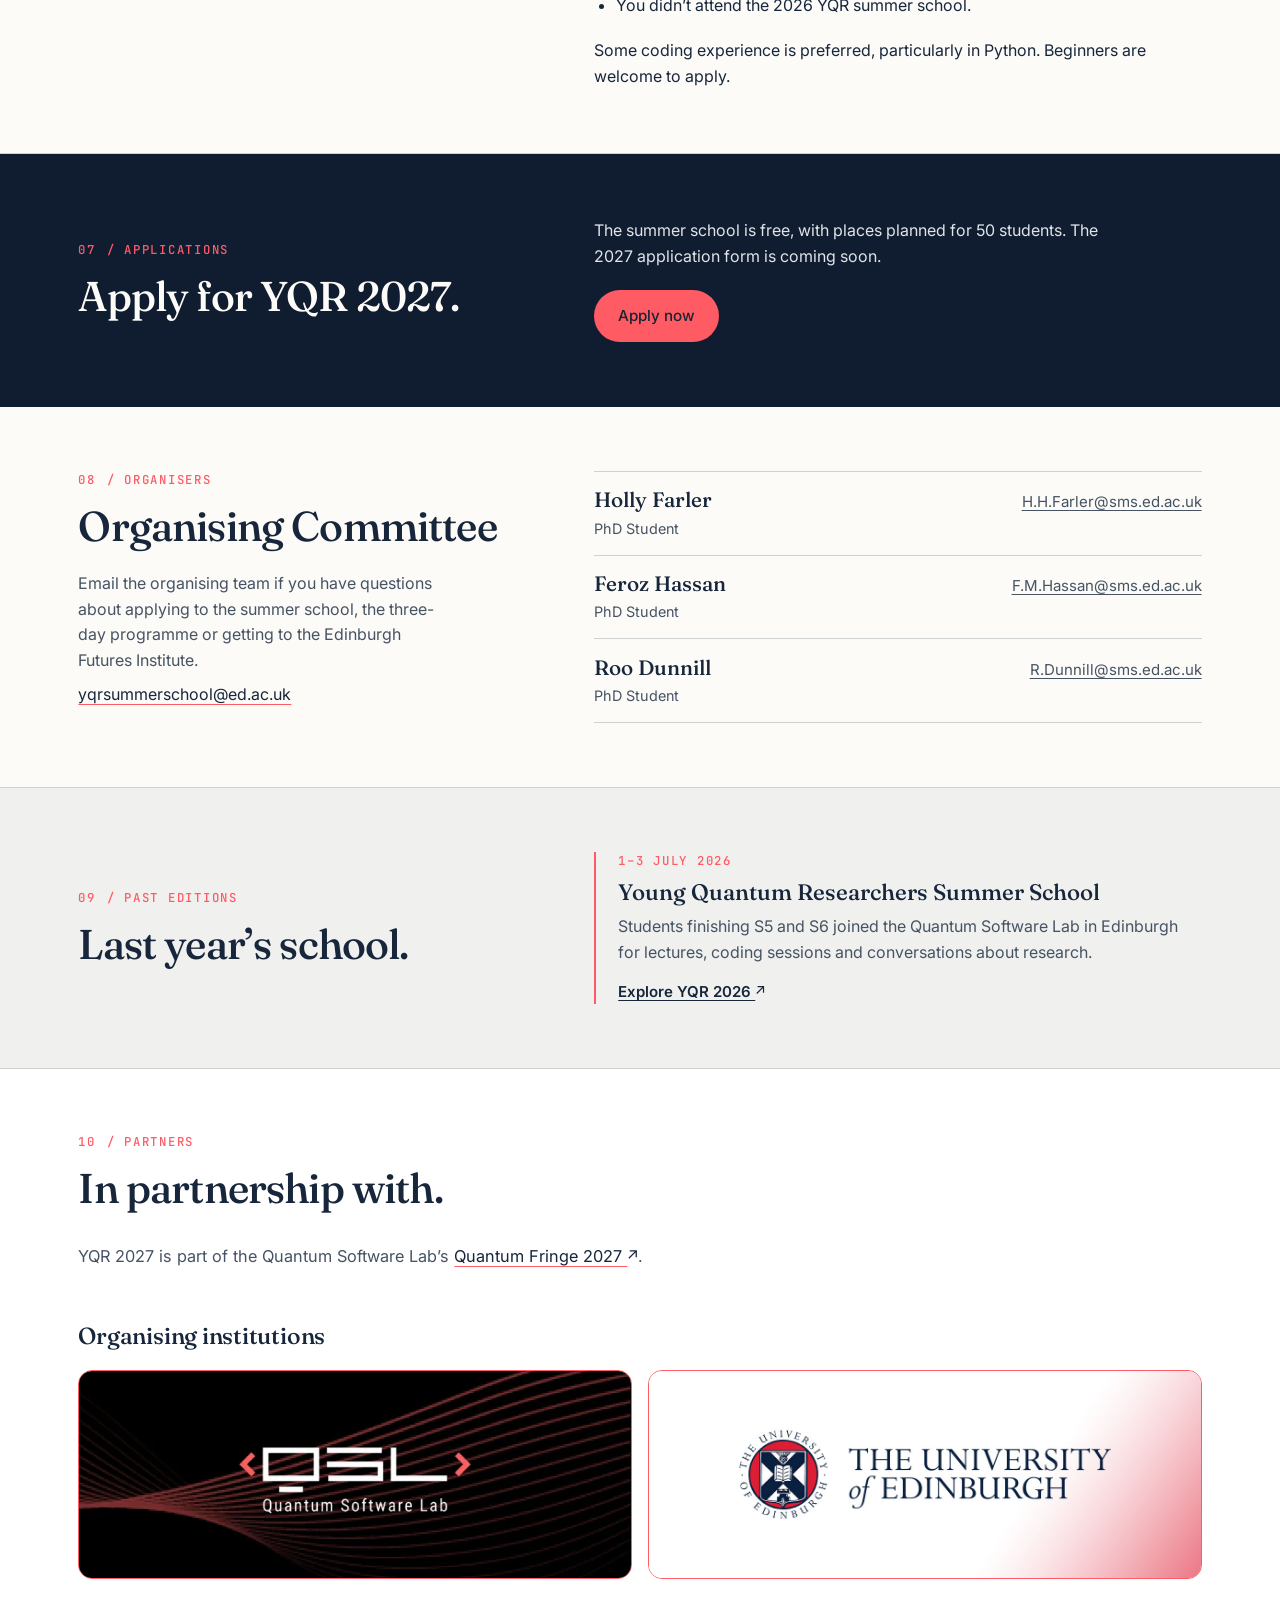
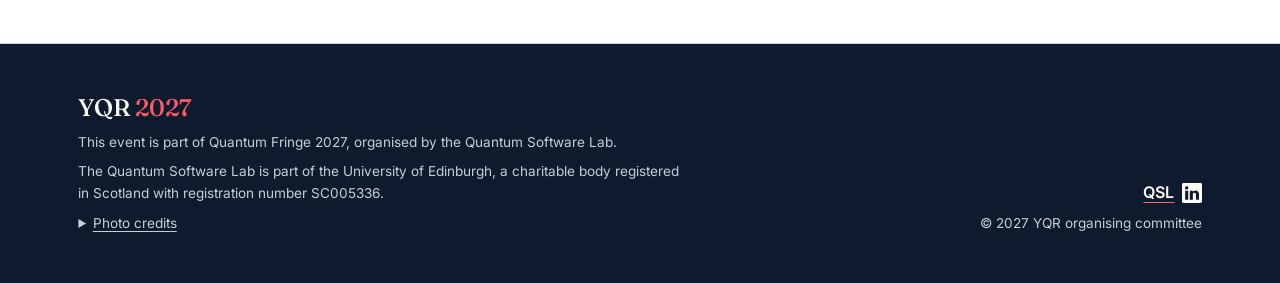
==== commit 4644ed84: "Place the host before the venue in the homepage hero" ====
--- a/index.html
+++ b/index.html
@@ -43,8 +43,8 @@
       <p class="hero-subtitle">Young Quantum Researchers <span>Summer School</span></p>
       <dl class="hero-facts">
         <div><dt>Dates</dt><dd>TBA (June/July)</dd></div>
+        <div><dt>Host</dt><dd><a href="https://www.quantumsoftwarelab.com/">Quantum Software Lab <svg class="out" aria-hidden="true" viewBox="0 0 12 12"><path d="M2 10 10 2M3 2h7v7"/></svg></a><small>School of Informatics, University of Edinburgh</small></dd></div>
         <div><dt>Venue</dt><dd>Edinburgh Futures Institute<small>Edinburgh, Scotland</small></dd></div>
-        <div><dt>Host</dt><dd><a href="https://www.quantumsoftwarelab.com/">Quantum Software Lab <svg class="out" aria-hidden="true" viewBox="0 0 12 12"><path d="M2 10 10 2M3 2h7v7"/></svg></a><small>School of Informatics, University of Edinburgh</small></dd></div>
       </dl>
       <div class="hero-actions"><a class="button button-coral" href="apply.html">Apply now</a><a class="button button-outline" href="#programme">View programme</a></div>
     </div>
--- a/styles.css
+++ b/styles.css
@@ -96,7 +96,7 @@
 .hero-year { font: 500 .26em/1 var(--mono); letter-spacing: .04em; color: var(--coral); align-self: flex-end; padding-bottom: .9em; }
 .hero-subtitle { font: 400 clamp(1.25rem, 2.4vw, 1.75rem)/1.45 var(--serif); letter-spacing: .005em; margin-bottom: 1.75rem; text-wrap: balance; }
 .hero-subtitle span { display: block; color: var(--coral); }
-.hero-facts { position: relative; display: grid; grid-template-columns: .87fr 1fr 1.24fr; gap: 2rem; padding-block: 1.15rem 1.23rem; border-block: 1px solid #a0b1c14a; }
+.hero-facts { position: relative; display: grid; grid-template-columns: .87fr 1.24fr 1fr; gap: 2rem; padding-block: 1.15rem 1.23rem; border-block: 1px solid #a0b1c14a; }
 .hero-facts dt { font-size: .74rem; letter-spacing: .12em; color: #e1e5eb; margin-bottom: .35rem; }
 .hero-facts dd { font: 500 clamp(1.05rem, 1.8vw, 1.4rem)/1.4 var(--serif); letter-spacing: -.005em; }
 .hero-facts small { display: block; font: 400 .85rem/1.5 var(--sans); color: #e1e5eb; margin-top: .24rem; }
@@ -241,7 +241,7 @@
 @media (max-width: 780px) {
   .footer-inner { flex-direction: column; align-items: flex-start; gap: 1.4rem; }
   .footer-credits { flex: auto; text-align: left; }
-  .hero-facts { grid-template-columns: 1fr 1.18fr 1.25fr; gap: 1.1rem; }
+  .hero-facts { grid-template-columns: 1fr 1.25fr 1.18fr; gap: 1.1rem; }
   .section-grid { grid-template-columns: 1fr; gap: 1.9rem; }
   .section-heading { max-width: 36rem; }
   .section-heading > p:not(.eyebrow) { max-width: 58ch; margin-top: .9rem; }
